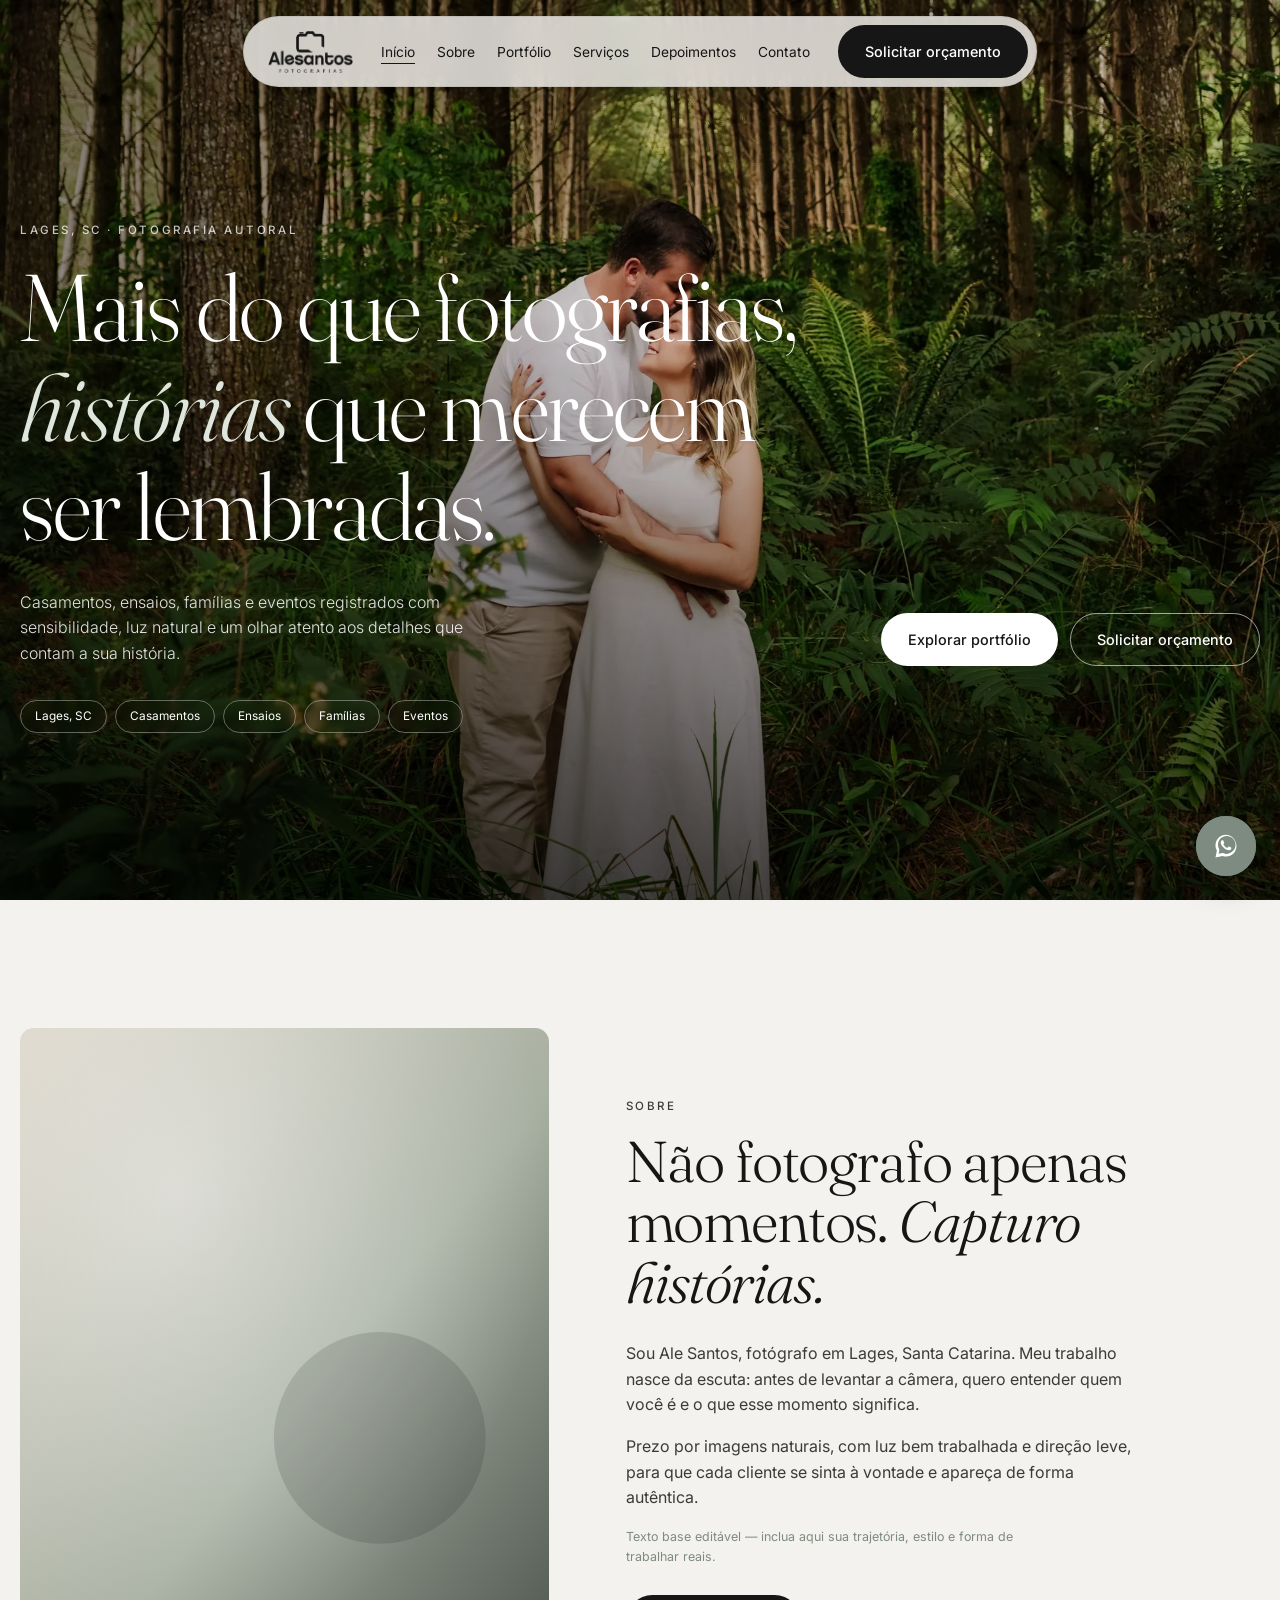
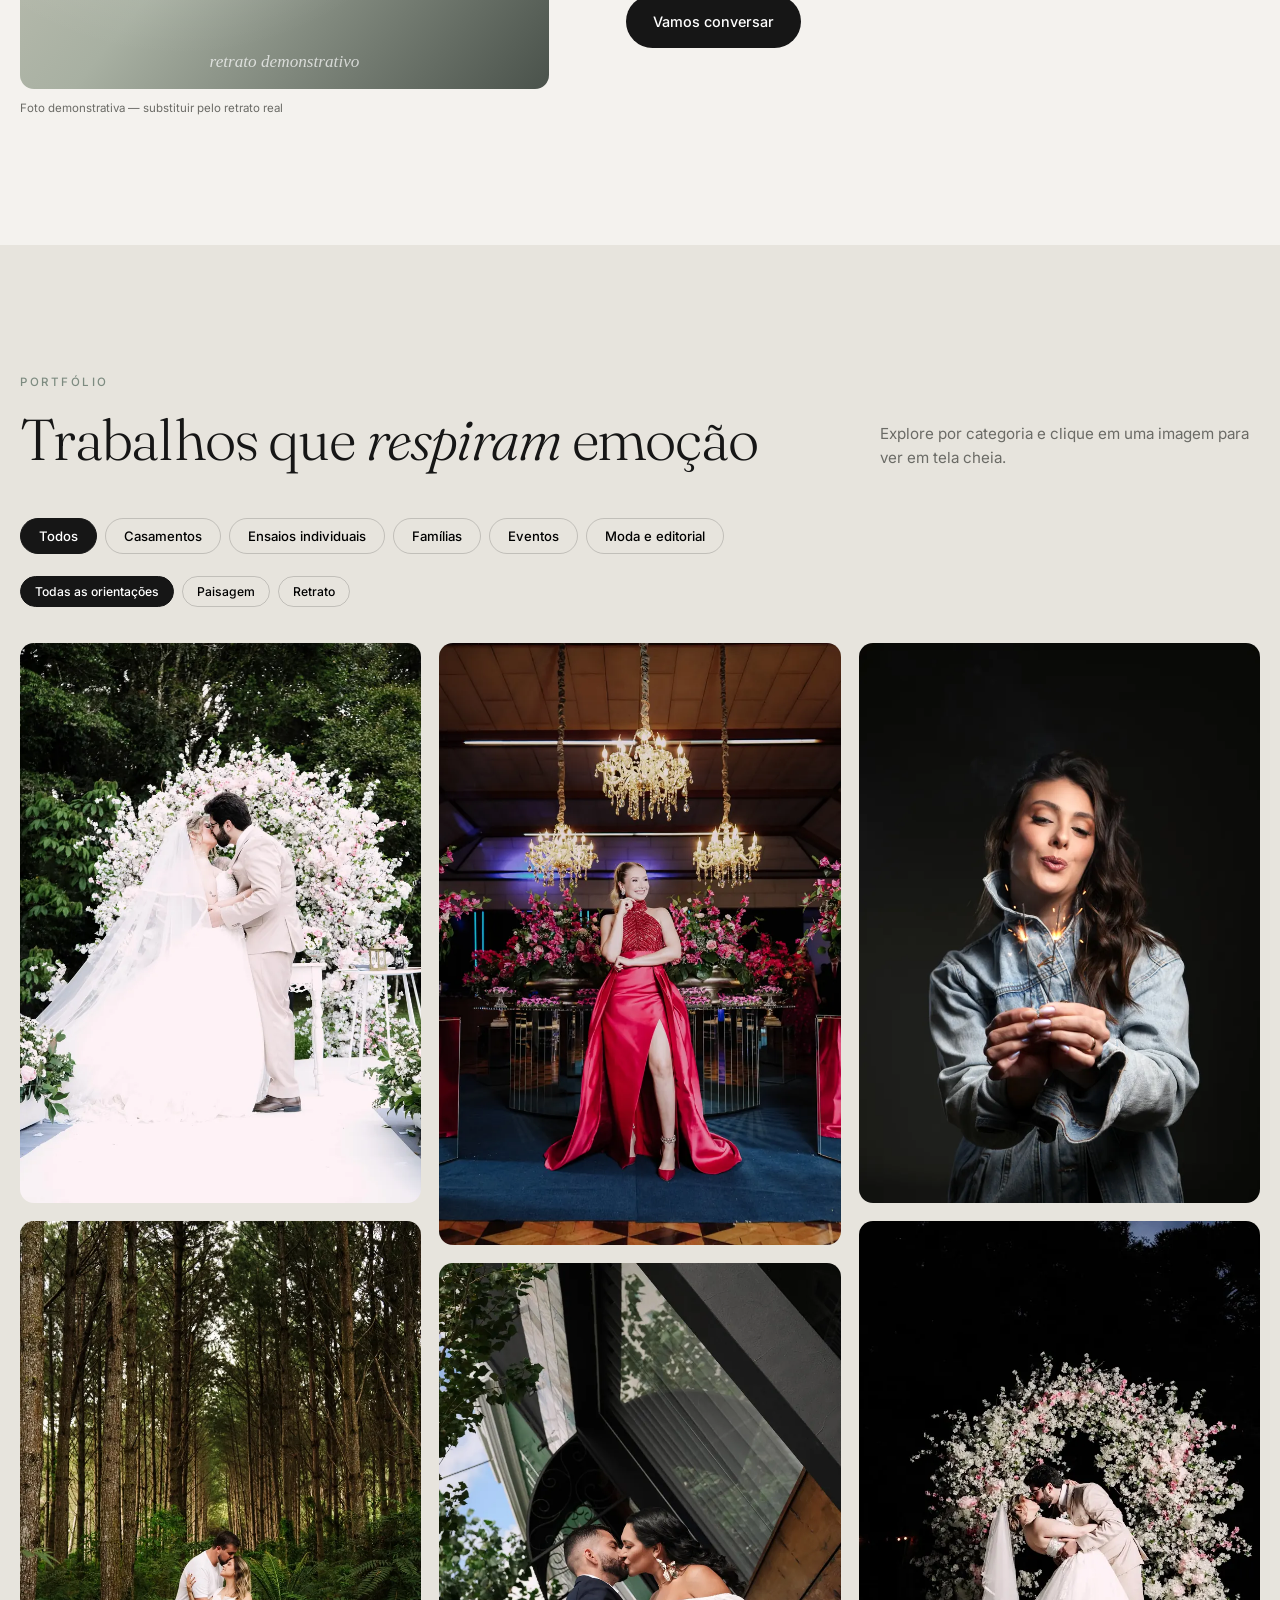
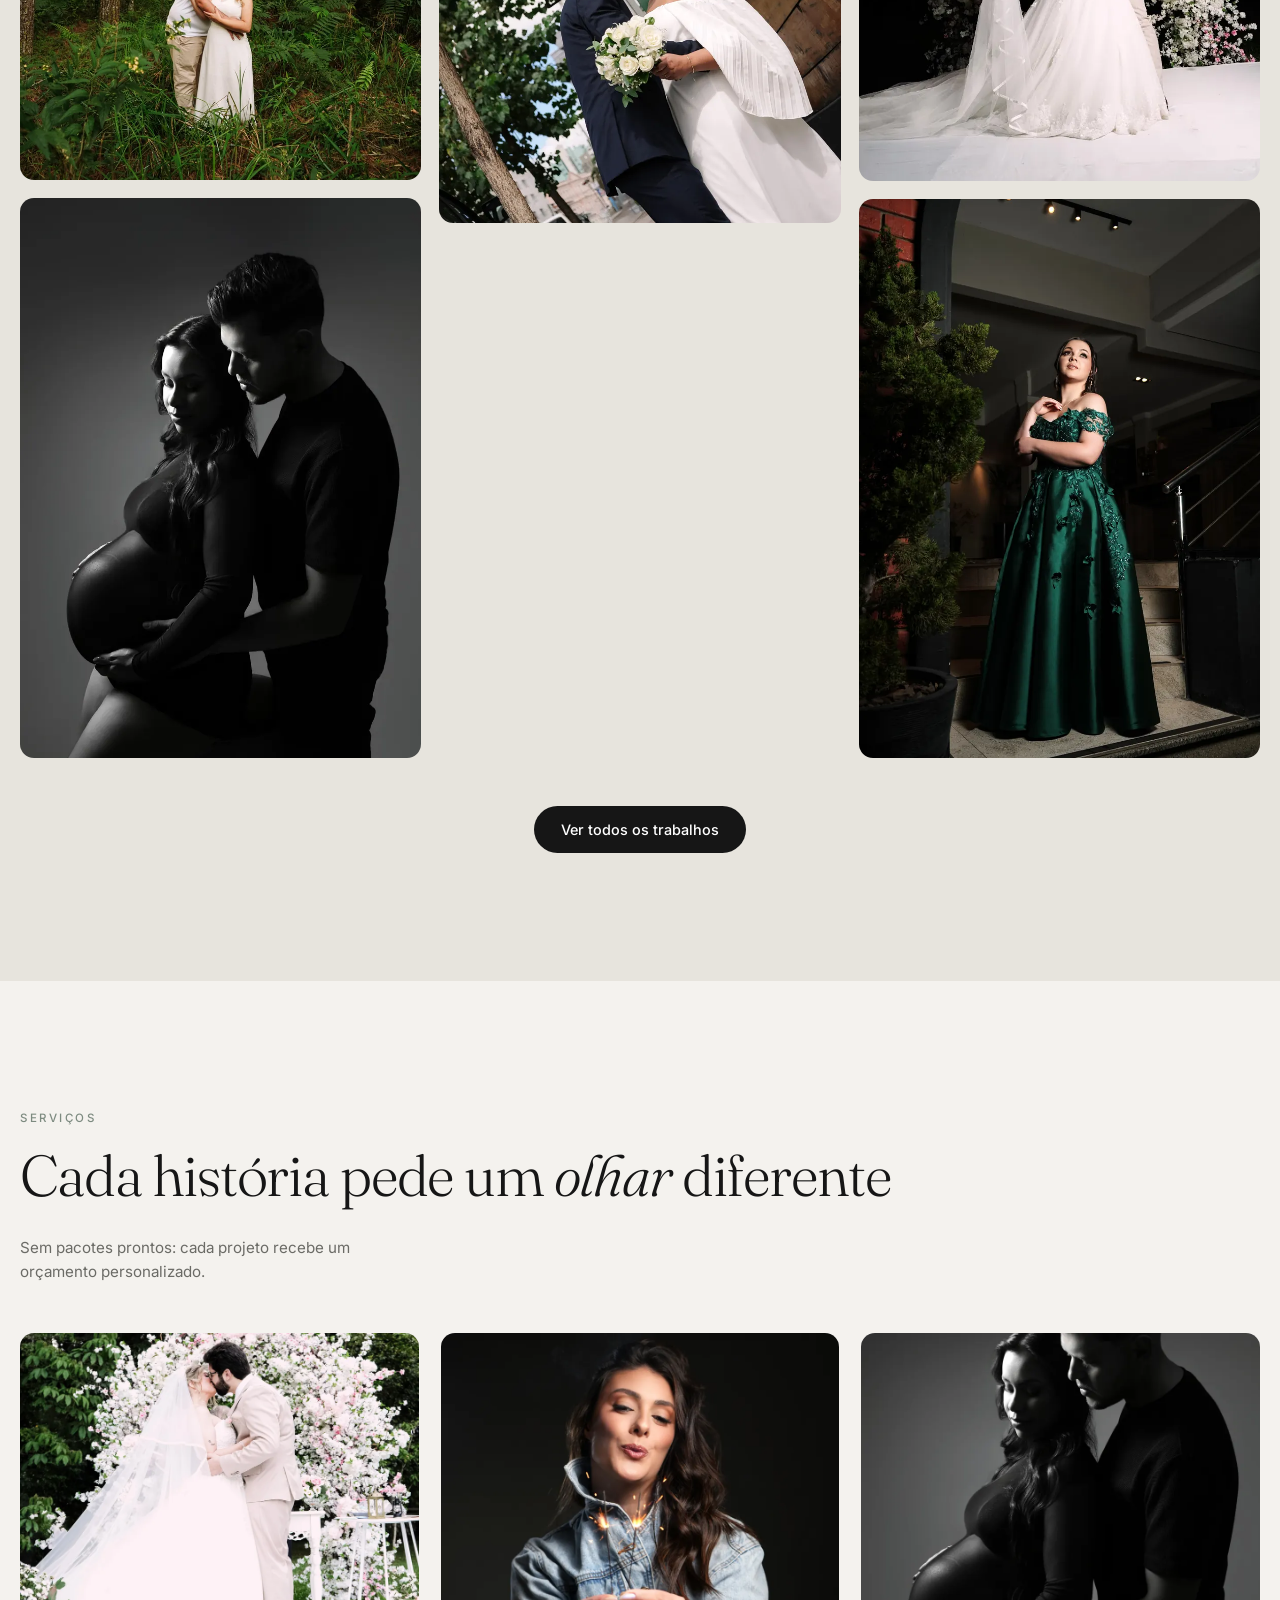
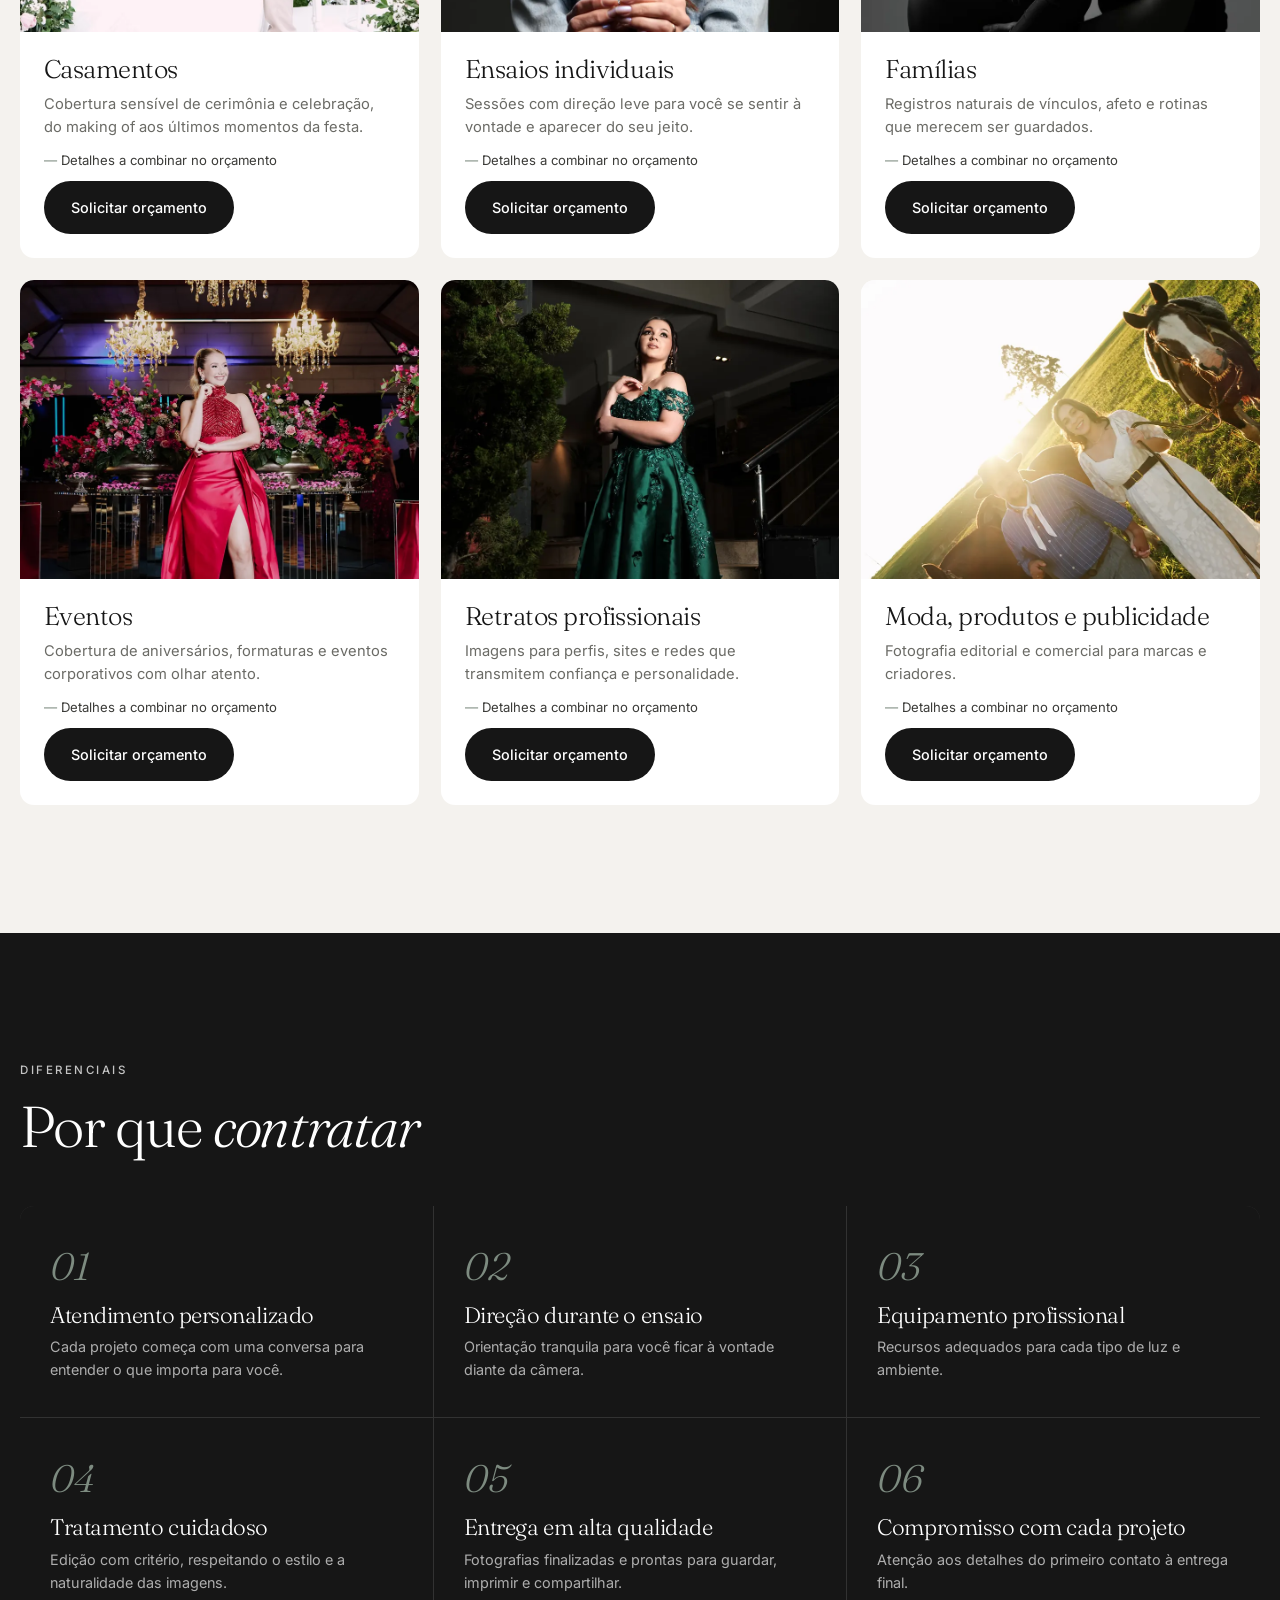
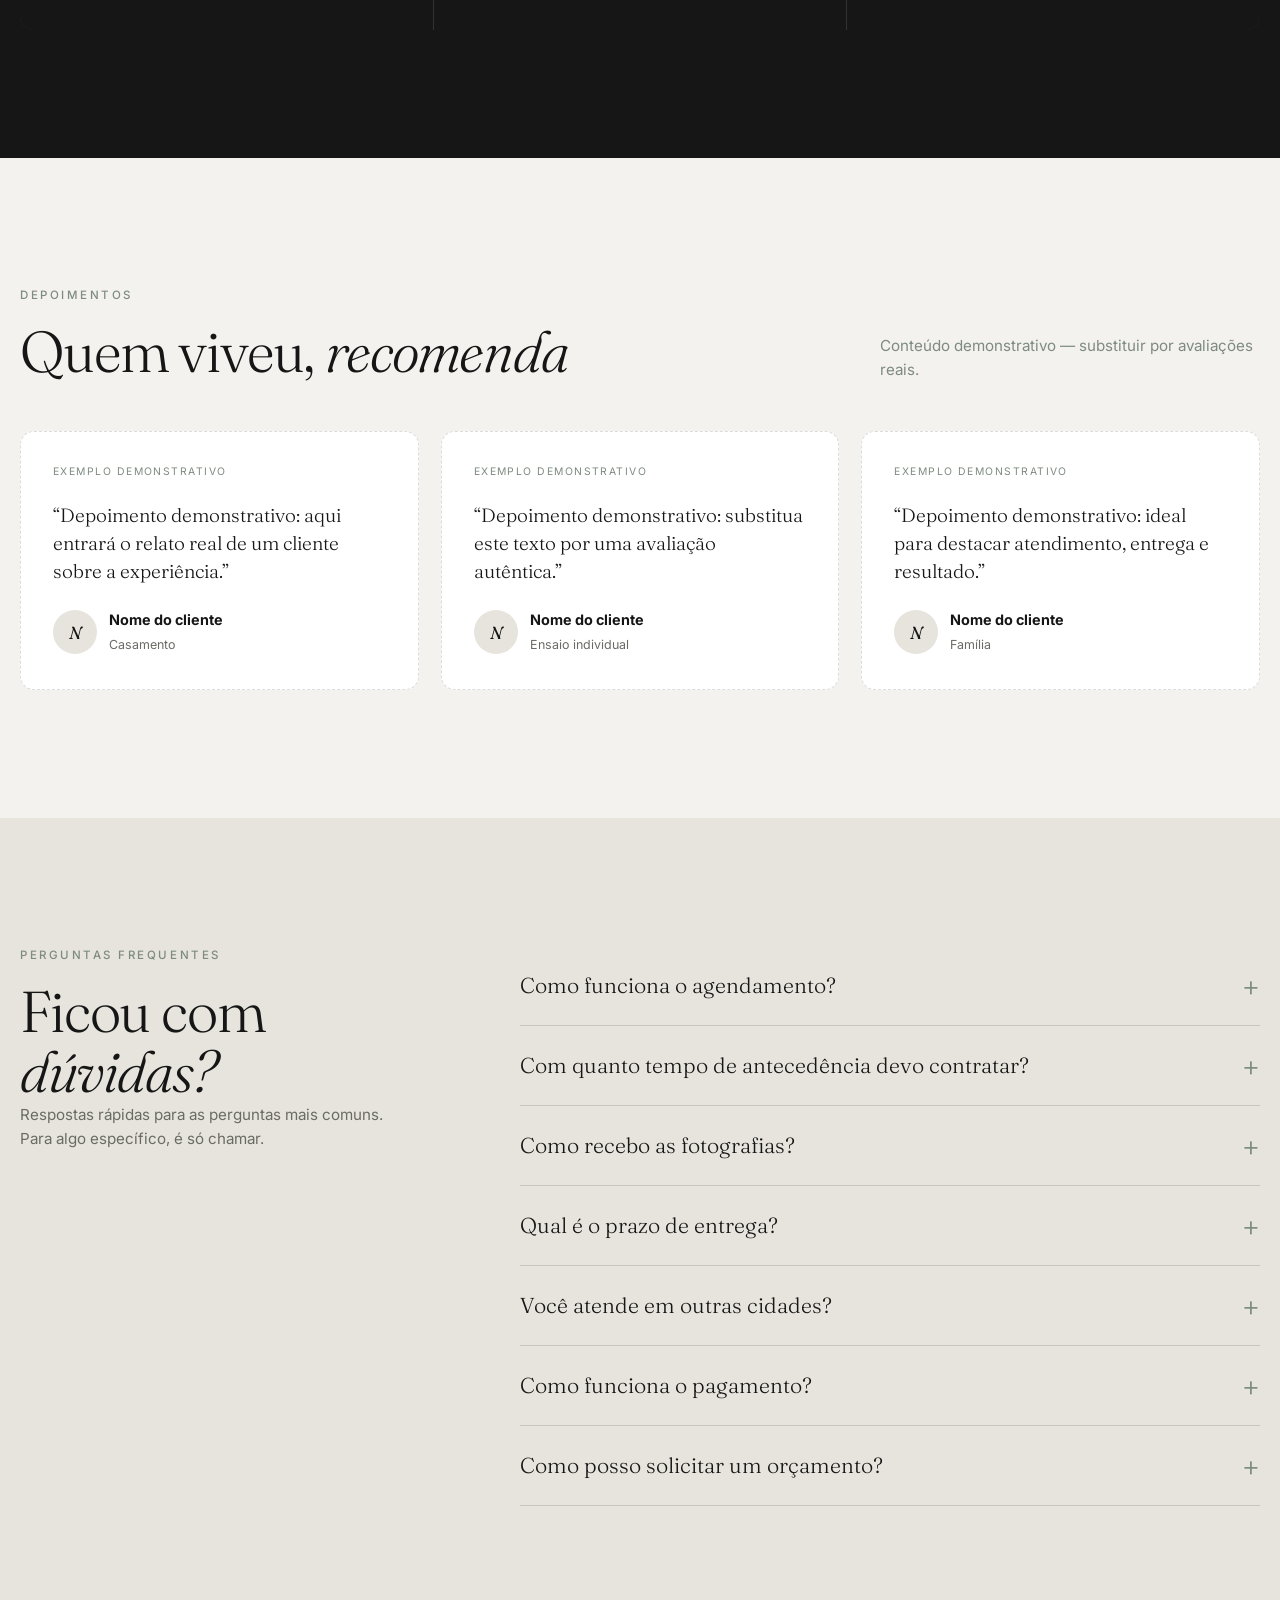
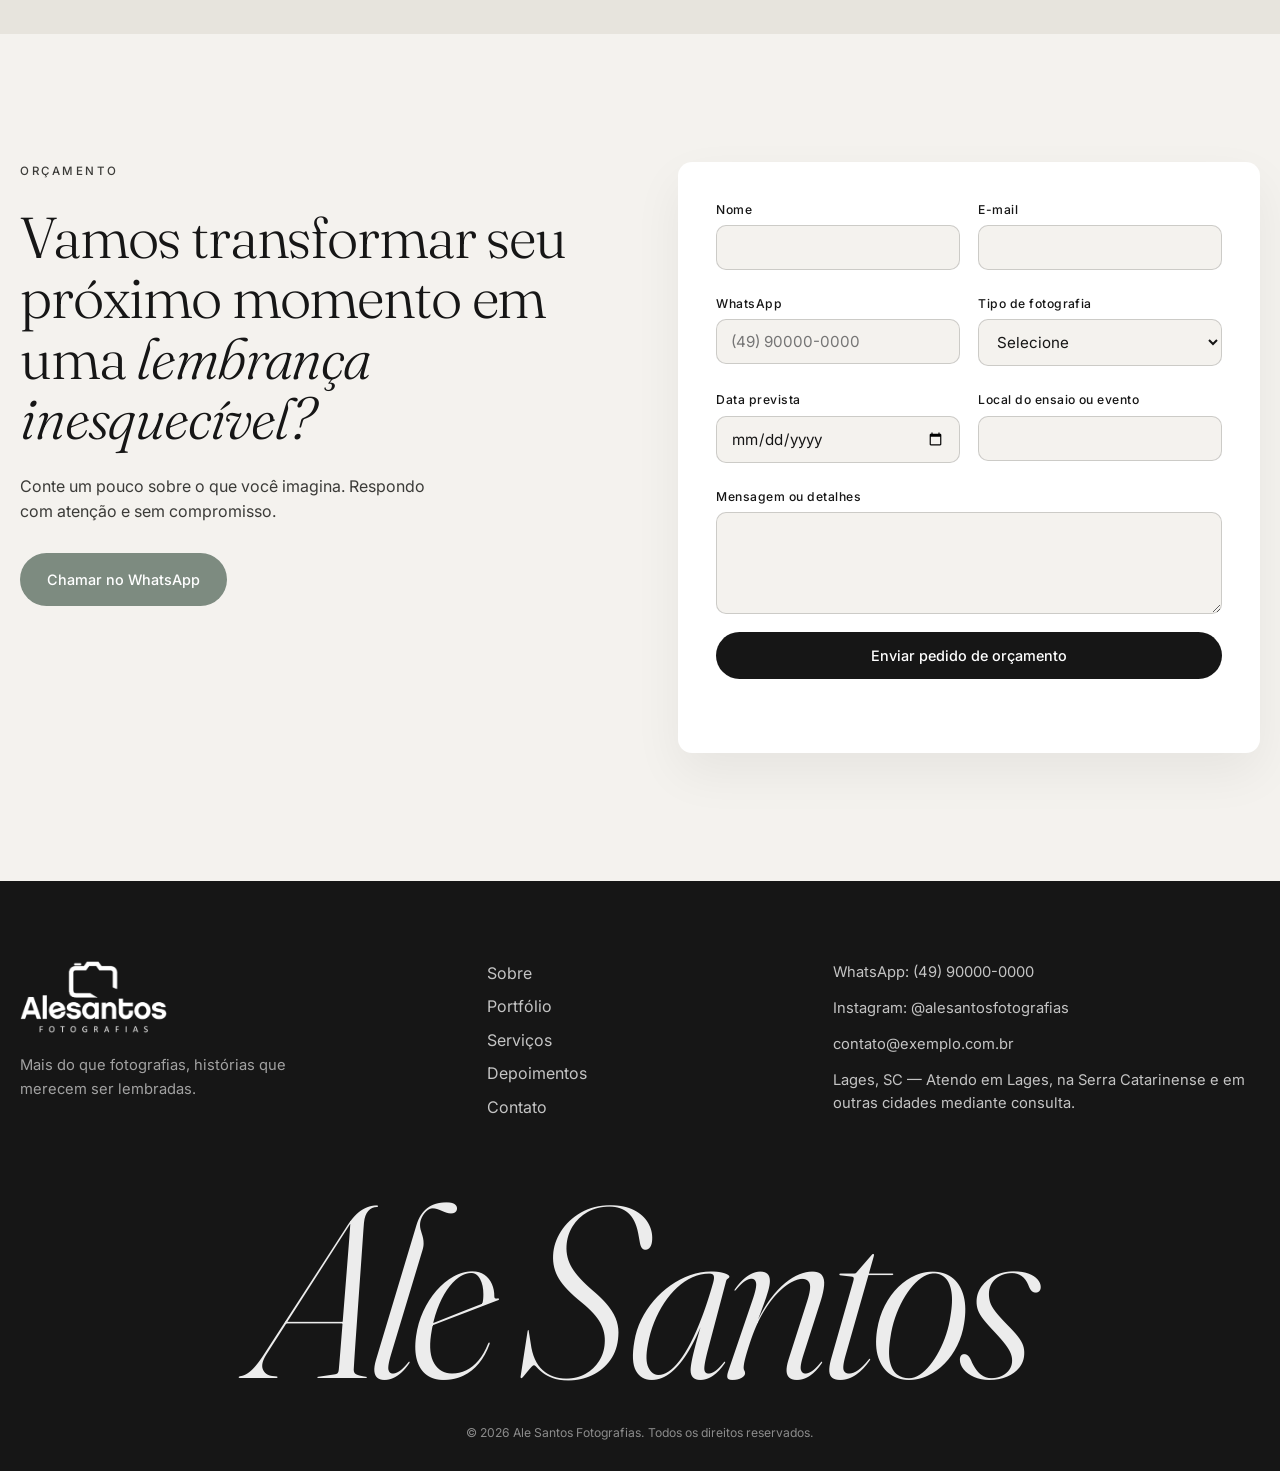
==== alesantos-fotografias (2)/index.html @ 10941a18 "Criação de site alesantos" ====
<!doctype html>
<html lang="pt-BR">
<head>
<meta charset="utf-8">
<meta name="viewport" content="width=device-width, initial-scale=1">
<title>Ale Santos Fotografias | Fotógrafo em Lages, SC</title>
<meta name="description" content="Ale Santos Fotografias: fotógrafo em Lages, SC. Casamentos, ensaios, famílias, eventos e retratos profissionais. Solicite seu orçamento pelo site ou WhatsApp.">
<link rel="canonical" href="https://www.exemplo.com.br/">
<meta name="theme-color" content="#f4f2ee">
<meta property="og:type" content="website">
<meta property="og:locale" content="pt_BR">
<meta property="og:title" content="Ale Santos Fotografias | Fotógrafo em Lages, SC">
<meta property="og:description" content="Mais do que fotografias, histórias que merecem ser lembradas. Casamentos, ensaios, famílias e eventos em Lages e região.">
<meta property="og:image" content="https://www.exemplo.com.br/img/og.jpg">
<meta name="twitter:card" content="summary_large_image">
<link rel="icon" href="data:image/svg+xml,%3Csvg xmlns='http://www.w3.org/2000/svg' viewBox='0 0 64 64'%3E%3Crect width='64' height='64' rx='14' fill='%23161616'/%3E%3Ctext x='32' y='43' font-size='32' text-anchor='middle' fill='%23f4f2ee' font-family='Georgia' font-style='italic'%3EAs%3C/text%3E%3C/svg%3E">
<link rel="preconnect" href="https://fonts.googleapis.com">
<link rel="preconnect" href="https://fonts.gstatic.com" crossorigin>
<link href="https://fonts.googleapis.com/css2?family=Fraunces:ital,opsz,wght@0,9..144,300;0,9..144,400;1,9..144,300;1,9..144,400&family=Inter:wght@300;400;500;600&display=swap" rel="stylesheet">
<link rel="stylesheet" href="css/style.css">
<script type="application/ld+json" id="ld-json"></script>
</head>
<body>
<a class="skip" href="#conteudo">Pular para o conteúdo</a>

<header class="nav-wrap">
  <nav class="nav" aria-label="Principal">
    <a href="#inicio" class="logo" data-brand-logo>Ale Santos</a>
    <ul class="nav-links" id="navLinks">
      <li><a href="#inicio">Início</a></li>
      <li><a href="#sobre">Sobre</a></li>
      <li><a href="#portfolio">Portfólio</a></li>
      <li><a href="#servicos">Serviços</a></li>
      <li><a href="#depoimentos">Depoimentos</a></li>
      <li><a href="#contato">Contato</a></li>
      <li class="only-mobile"><a class="btn btn-dark" href="#contato">Solicitar orçamento</a></li>
    </ul>
    <a class="btn btn-dark nav-cta" href="#contato">Solicitar orçamento</a>
    <button class="burger" id="burger" aria-label="Abrir menu" aria-expanded="false" aria-controls="navLinks"><span></span><span></span></button>
  </nav>
</header>

<main id="conteudo">
<section class="hero" id="inicio">
  <div class="hero-img" id="heroImg" role="img" aria-label="Fotografia de destaque do portfólio de Ale Santos"></div>
  <div class="hero-shade"></div>
  <div class="hero-inner">
    <p class="eyebrow light"><span data-city></span> · Fotografia autoral</p>
    <h1>Mais do que fotografias, <em>histórias</em> que merecem ser lembradas.</h1>
    <div class="hero-row">
      <p class="hero-text">Casamentos, ensaios, famílias e eventos registrados com sensibilidade, luz natural e um olhar atento aos detalhes que contam a sua história.</p>
      <div class="hero-actions">
        <a class="btn btn-light" href="#portfolio">Explorar portfólio</a>
        <a class="btn btn-ghost" href="#contato">Solicitar orçamento</a>
      </div>
    </div>
    <ul class="chips" aria-label="Especialidades e localização">
      <li data-region></li><li>Casamentos</li><li>Ensaios</li><li>Famílias</li><li>Eventos</li>
    </ul>
  </div>
</section>

<section class="about section" id="sobre">
  <div class="wrap about-grid">
    <figure class="about-photo reveal"><div id="aboutImg" role="img" aria-label="Retrato de Ale Santos, fotógrafo em Lages, SC"></div><figcaption>Foto demonstrativa — substituir pelo retrato real</figcaption></figure>
    <div class="about-text reveal">
      <p class="eyebrow">Sobre</p>
      <h2>Não fotografo apenas momentos. <em>Capturo histórias.</em></h2>
      <p>Sou Ale Santos, fotógrafo em Lages, Santa Catarina. Meu trabalho nasce da escuta: antes de levantar a câmera, quero entender quem você é e o que esse momento significa.</p>
      <p>Prezo por imagens naturais, com luz bem trabalhada e direção leve, para que cada cliente se sinta à vontade e apareça de forma autêntica.</p>
      <p class="note">Texto base editável — inclua aqui sua trajetória, estilo e forma de trabalhar reais.</p>
      <a class="btn btn-dark" href="#contato">Vamos conversar</a>
    </div>
  </div>
</section>

<section class="portfolio section dark-soft" id="portfolio">
  <div class="wrap">
    <div class="sec-head reveal">
      <div><p class="eyebrow">Portfólio</p><h2>Trabalhos que <em>respiram</em> emoção</h2></div>
      <p class="sec-sub">Explore por categoria e clique em uma imagem para ver em tela cheia.</p>
    </div>
    <div class="filters reveal" id="filters" role="tablist" aria-label="Filtrar por categoria"></div>
    <div class="filters filters-ori reveal" id="oriFilters" role="tablist" aria-label="Filtrar por orientação da imagem"></div>
    <div class="grid" id="grid"></div>
    <div class="center"><button class="btn btn-dark" id="moreBtn" type="button">Ver todos os trabalhos</button></div>
  </div>
</section>

<section class="services section" id="servicos">
  <div class="wrap">
    <div class="sec-head reveal">
      <div><p class="eyebrow">Serviços</p><h2>Cada história pede um <em>olhar</em> diferente</h2></div>
      <p class="sec-sub">Sem pacotes prontos: cada projeto recebe um orçamento personalizado.</p>
    </div>
    <div class="svc-grid" id="svcGrid"></div>
  </div>
</section>

<section class="diff section ink" id="diferenciais">
  <div class="wrap">
    <div class="sec-head reveal">
      <div><p class="eyebrow light">Diferenciais</p><h2>Por que <em>contratar</em></h2></div>
    </div>
    <div class="diff-grid" id="diffGrid"></div>
  </div>
</section>

<section class="testi section" id="depoimentos">
  <div class="wrap">
    <div class="sec-head reveal">
      <div><p class="eyebrow">Depoimentos</p><h2>Quem viveu, <em>recomenda</em></h2></div>
      <p class="sec-sub demo-note">Conteúdo demonstrativo — substituir por avaliações reais.</p>
    </div>
    <div class="testi-grid" id="testiGrid"></div>
  </div>
</section>

<section class="faq section dark-soft" id="faq">
  <div class="wrap faq-grid">
    <div class="reveal"><p class="eyebrow">Perguntas frequentes</p><h2>Ficou com <em>dúvidas?</em></h2><p class="sec-sub">Respostas rápidas para as perguntas mais comuns. Para algo específico, é só chamar.</p></div>
    <div class="acc" id="faqList"></div>
  </div>
</section>

<section class="cta section" id="contato">
  <div class="wrap cta-grid">
    <div class="cta-text reveal">
      <p class="eyebrow">Orçamento</p>
      <h2>Vamos transformar seu próximo momento em uma <em>lembrança inesquecível?</em></h2>
      <p>Conte um pouco sobre o que você imagina. Respondo com atenção e sem compromisso.</p>
      <a class="btn btn-wa" id="waBtn" href="#" target="_blank" rel="noopener">Chamar no WhatsApp</a>
    </div>
    <form class="form reveal" id="quoteForm" novalidate aria-label="Formulário de orçamento">
      <div class="field"><label for="f-nome">Nome</label><input id="f-nome" name="nome" autocomplete="name" required><small class="err" data-for="nome"></small></div>
      <div class="field"><label for="f-email">E-mail</label><input id="f-email" name="email" type="email" autocomplete="email" required><small class="err" data-for="email"></small></div>
      <div class="field"><label for="f-whats">WhatsApp</label><input id="f-whats" name="whats" type="tel" inputmode="tel" autocomplete="tel" placeholder="(49) 90000-0000" required><small class="err" data-for="whats"></small></div>
      <div class="field"><label for="f-tipo">Tipo de fotografia</label><select id="f-tipo" name="tipo" required><option value="">Selecione</option></select><small class="err" data-for="tipo"></small></div>
      <div class="field"><label for="f-data">Data prevista</label><input id="f-data" name="data" type="date"><small class="err" data-for="data"></small></div>
      <div class="field"><label for="f-local">Local do ensaio ou evento</label><input id="f-local" name="local" required><small class="err" data-for="local"></small></div>
      <div class="field full"><label for="f-msg">Mensagem ou detalhes</label><textarea id="f-msg" name="msg" rows="4"></textarea></div>
      <button class="btn btn-dark full" type="submit">Enviar pedido de orçamento</button>
      <p class="form-status full" id="formStatus" role="status" aria-live="polite"></p>
    </form>
  </div>
</section>
</main>

<footer class="footer">
  <div class="wrap">
    <div class="foot-top">
      <div><a href="#inicio" class="logo light" data-brand-logo>Ale Santos</a><p class="foot-tag" data-tagline></p></div>
      <nav aria-label="Rodapé"><ul>
        <li><a href="#sobre">Sobre</a></li><li><a href="#portfolio">Portfólio</a></li><li><a href="#servicos">Serviços</a></li><li><a href="#depoimentos">Depoimentos</a></li><li><a href="#contato">Contato</a></li>
      </ul></nav>
      <address>
        <a id="fWa" href="#" target="_blank" rel="noopener"></a>
        <a id="fIg" href="#" target="_blank" rel="noopener"></a>
        <a id="fMail" href="#"></a>
        <span id="fLoc"></span>
      </address>
    </div>
    <p class="giant" aria-hidden="true" data-brand-giant>Ale Santos</p>
    <p class="copy">© <span id="year"></span> <span data-brand-full></span>. Todos os direitos reservados.</p>
  </div>
</footer>

<a class="wa-float" id="waFloat" href="#" target="_blank" rel="noopener" aria-label="Chamar no WhatsApp" title="Chamar no WhatsApp">
  <svg viewBox="0 0 32 32" width="28" height="28" aria-hidden="true" fill="currentColor"><path d="M16.04 3C9.4 3 4 8.4 4 15.03c0 2.12.55 4.19 1.6 6.01L4 29l8.14-1.56a12.03 12.03 0 0 0 3.9.65h.01C22.7 28.09 28 22.7 28 16.07 28 9.4 22.69 3 16.04 3zm0 22.07h-.01c-1.2 0-2.38-.32-3.4-.93l-.24-.15-4.83.93.98-4.7-.16-.25a9.99 9.99 0 0 1-1.54-5.3c0-5.53 4.5-10.03 10.04-10.03 5.53 0 10.03 4.5 10.03 10.04 0 5.53-4.5 10.4-10.87 10.4zm5.5-7.51c-.3-.15-1.78-.88-2.06-.98-.28-.1-.48-.15-.68.15-.2.3-.78.98-.95 1.18-.18.2-.35.22-.65.07-.3-.15-1.28-.47-2.43-1.5-.9-.8-1.5-1.79-1.68-2.09-.18-.3-.02-.46.13-.61.14-.13.3-.35.45-.52.15-.18.2-.3.3-.5.1-.2.05-.38-.02-.53-.08-.15-.68-1.64-.93-2.25-.25-.58-.5-.5-.68-.51h-.58c-.2 0-.53.08-.8.38-.28.3-1.05 1.03-1.05 2.5s1.08 2.9 1.23 3.1c.15.2 2.12 3.23 5.13 4.53.72.31 1.28.5 1.71.64.72.23 1.37.2 1.89.12.58-.09 1.78-.73 2.03-1.43.25-.7.25-1.3.18-1.43-.08-.13-.28-.2-.58-.35z"/></svg>
</a>

<div class="lb" id="lb" hidden role="dialog" aria-modal="true" aria-label="Galeria ampliada">
  <button class="lb-close" id="lbClose" aria-label="Fechar">×</button>
  <button class="lb-full" id="lbFull" aria-label="Tela cheia" title="Tela cheia">⤢</button>
  <button class="lb-nav prev" id="lbPrev" aria-label="Foto anterior">‹</button>
  <figure><img id="lbImg" alt=""><figcaption id="lbCap"></figcaption></figure>
  <button class="lb-nav next" id="lbNext" aria-label="Próxima foto">›</button>
</div>

<script src="js/config.js"></script>
<script src="js/main.js"></script>
</body>
</html>
---- alesantos-fotografias (2)/css/style.css ----
:root{--bg:#f4f2ee;--ink:#161616;--sage:#7d8b80;--soft:#e7e4dd;--muted:#6b6b66;--r:14px;--serif:"Fraunces",Georgia,serif;--sans:"Inter",system-ui,sans-serif;--ease:cubic-bezier(.2,.7,.2,1)}
*{box-sizing:border-box;margin:0;padding:0}
html{scroll-behavior:smooth;scroll-padding-top:90px}
body{font-family:var(--sans);background:var(--bg);color:var(--ink);line-height:1.6;-webkit-font-smoothing:antialiased;overflow-x:hidden}
img{max-width:100%;display:block}
a{color:inherit;text-decoration:none}
ul{list-style:none}
em{font-family:var(--serif);font-style:italic;font-weight:300}
h1,h2,h3{font-family:var(--serif);font-weight:300;line-height:1.05;letter-spacing:-.02em}
h2{font-size:clamp(2rem,4.6vw,3.6rem)}
.wrap{width:min(1240px,100% - 40px);margin-inline:auto}
.section{padding:clamp(70px,10vw,140px) 0}
.skip{position:absolute;left:-999px;top:8px;background:var(--ink);color:#fff;padding:8px 14px;border-radius:8px;z-index:200}
.skip:focus{left:8px}
:focus-visible{outline:2px solid var(--sage);outline-offset:3px}
.eyebrow{font-size:.72rem;letter-spacing:.22em;text-transform:uppercase;color:var(--sage);margin-bottom:18px;font-weight:500}
.eyebrow.light{color:rgba(255,255,255,.75)}
.center{text-align:center;margin-top:48px}

/* buttons */
.btn{display:inline-flex;align-items:center;justify-content:center;gap:8px;padding:14px 26px;border-radius:999px;font-size:.9rem;font-weight:500;border:1px solid transparent;cursor:pointer;font-family:var(--sans);transition:transform .3s var(--ease),background .3s,color .3s,border-color .3s}
.btn:hover{transform:translateY(-2px)}
.btn:active{transform:translateY(0) scale(.98)}
.btn-dark{background:var(--ink);color:#fff}.btn-dark:hover{background:#2c2f2c}
.btn-light{background:#fff;color:var(--ink)}.btn-light:hover{background:var(--soft)}
.btn-ghost{border-color:rgba(255,255,255,.6);color:#fff;backdrop-filter:blur(6px)}.btn-ghost:hover{background:rgba(255,255,255,.15)}
.btn-wa{background:var(--sage);color:#fff}.btn-wa:hover{background:#6a786d}

/* nav */
.nav-wrap{position:fixed;top:16px;left:0;right:0;z-index:100;display:flex;justify-content:center;padding:0 16px;pointer-events:none}
.nav{pointer-events:auto;display:flex;align-items:center;gap:28px;padding:8px 8px 8px 24px;background:rgba(244,242,238,.82);backdrop-filter:blur(14px);border:1px solid rgba(22,22,22,.08);border-radius:999px;box-shadow:0 8px 30px rgba(0,0,0,.08)}
.logo{font-family:var(--serif);font-style:italic;font-size:1.3rem;white-space:nowrap}
.logo.light{color:#fff}
.logo.has-img{display:inline-flex;align-items:center}
.logo img{height:42px;width:auto}
.logo.light img{height:72px}
.nav-links{display:flex;gap:22px;font-size:.86rem}
.nav-links a:not(.btn){position:relative;padding:4px 0}
.nav-links a:not(.btn)::after{content:"";position:absolute;left:0;bottom:0;height:1px;width:100%;background:currentColor;transform:scaleX(0);transform-origin:left;transition:transform .3s var(--ease)}
.nav-links a:not(.btn):hover::after,.nav-links a.active::after{transform:scaleX(1)}
.only-mobile{display:none}
.burger{display:none;width:42px;height:42px;border-radius:50%;border:0;background:var(--ink);cursor:pointer;position:relative}
.burger span{position:absolute;left:12px;right:12px;height:1.5px;background:#fff;transition:.3s}
.burger span:first-child{top:17px}.burger span:last-child{top:24px}
.burger[aria-expanded=true] span:first-child{top:20px;transform:rotate(45deg)}
.burger[aria-expanded=true] span:last-child{top:20px;transform:rotate(-45deg)}

/* hero */
.hero{position:relative;min-height:100svh;display:flex;align-items:center;color:#fff;overflow:hidden}
.hero-img{position:absolute;inset:0;background-size:cover;background-position:center;transform:scale(1.06);animation:zoom 14s var(--ease) forwards}
@keyframes zoom{to{transform:scale(1)}}
.hero-shade{position:absolute;inset:0;background:linear-gradient(90deg,rgba(0,0,0,.4),rgba(0,0,0,0) 62%),linear-gradient(180deg,rgba(0,0,0,.25),rgba(0,0,0,.1) 35%,rgba(0,0,0,.7))}
.hero-inner{position:relative;width:min(1240px,100% - 40px);margin:0 auto;padding:110px 0 56px}
.hero h1{font-size:clamp(2.4rem,7.4vw,6.4rem);max-width:15ch;margin-bottom:34px}
.hero h1 em{color:#dfe6dd}
.hero-row{display:flex;justify-content:space-between;align-items:flex-end;gap:32px;flex-wrap:wrap}
.hero-text{max-width:46ch;color:rgba(255,255,255,.88);font-weight:300}
.hero-actions{display:flex;gap:12px;flex-wrap:wrap}
.chips{display:flex;gap:8px;flex-wrap:wrap;margin-top:34px}
.chips li{font-size:.74rem;padding:6px 14px;border:1px solid rgba(255,255,255,.35);border-radius:999px;backdrop-filter:blur(6px)}
.hero-inner>*{animation:up 1s var(--ease) both}
.hero-inner>*:nth-child(2){animation-delay:.1s}.hero-inner>*:nth-child(3){animation-delay:.2s}.hero-inner>*:nth-child(4){animation-delay:.3s}
@keyframes up{from{opacity:0;transform:translateY(24px)}}

/* about */
.about-grid{display:grid;grid-template-columns:5fr 6fr;gap:clamp(30px,6vw,100px);align-items:center}
.about-photo div{aspect-ratio:4/5;border-radius:var(--r);background-size:cover;background-position:center}
.about-photo figcaption{font-size:.72rem;color:var(--muted);margin-top:10px}
.about-text h2{margin-bottom:28px}
.about-text p{color:#3b3b38;margin-bottom:16px;max-width:52ch}
.about-text .note{font-size:.78rem;color:var(--sage);margin-bottom:28px}

/* section head */
.sec-head{display:flex;justify-content:space-between;align-items:flex-end;gap:30px;flex-wrap:wrap;margin-bottom:48px}
.sec-sub{max-width:38ch;color:var(--muted);font-size:.95rem}
.dark-soft{background:var(--soft)}
.ink{background:var(--ink);color:#fff}

/* portfolio */
.filters{display:flex;gap:8px;flex-wrap:wrap;margin-bottom:36px}
.filters button{border:1px solid rgba(22,22,22,.18);background:transparent;padding:9px 18px;border-radius:999px;font:500 .82rem var(--sans);cursor:pointer;transition:.3s var(--ease)}
.filters button:hover{border-color:var(--ink)}
.filters button[aria-selected=true]{background:var(--ink);color:#fff;border-color:var(--ink)}
.grid{columns:3;column-gap:18px}
.card{break-inside:avoid;margin-bottom:18px;position:relative;border-radius:var(--r);overflow:hidden;cursor:pointer;display:block;width:100%;border:0;background:var(--soft);padding:0;text-align:left;animation:pop .6s var(--ease) both}
@keyframes pop{from{opacity:0;transform:translateY(20px)}}
.card img{width:100%;transition:transform .9s var(--ease)}
.card:hover img{transform:scale(1.05)}
.card .cap{position:absolute;inset:auto 0 0 0;padding:44px 18px 16px;color:#fff;background:linear-gradient(transparent,rgba(0,0,0,.65));opacity:0;transform:translateY(10px);transition:.4s var(--ease)}
.card:hover .cap,.card:focus-visible .cap{opacity:1;transform:none}
.cap b{display:block;font:300 1.2rem var(--serif)}.cap span{font-size:.74rem;opacity:.8}

/* services */
.svc-grid{display:grid;grid-template-columns:repeat(3,1fr);gap:22px}
.svc{background:#fff;border-radius:var(--r);overflow:hidden;display:flex;flex-direction:column;transition:transform .4s var(--ease),box-shadow .4s}
.svc:hover{transform:translateY(-6px);box-shadow:0 20px 40px rgba(0,0,0,.08)}
.svc img{aspect-ratio:4/3;width:100%;object-fit:cover}
.svc-body{padding:24px;display:flex;flex-direction:column;gap:10px;flex:1}
.svc h3{font-size:1.6rem}
.svc p{color:var(--muted);font-size:.92rem}
.svc ul{font-size:.82rem;color:#3b3b38}
.svc li::before{content:"— ";color:var(--sage)}
.svc .btn{margin-top:auto;align-self:flex-start}

/* diff */
.diff-grid{display:grid;grid-template-columns:repeat(3,1fr);gap:1px;background:rgba(255,255,255,.12);border-radius:var(--r);overflow:hidden}
.diff-item{background:var(--ink);padding:36px 30px;transition:background .4s}
.diff-item:hover{background:#1f221f}
.diff-item .n{font:italic 300 2.4rem var(--serif);color:var(--sage)}
.diff-item h3{font-size:1.4rem;margin:14px 0 8px}
.diff-item p{color:rgba(255,255,255,.65);font-size:.9rem}

/* testimonials */
.demo-note{color:var(--sage)}
.testi-grid{display:grid;grid-template-columns:repeat(3,1fr);gap:22px}
.t-card{background:#fff;border-radius:var(--r);padding:32px;display:flex;flex-direction:column;gap:22px;border:1px dashed rgba(22,22,22,.15)}
.t-card blockquote{font:300 1.2rem/1.45 var(--serif)}
.t-meta{display:flex;align-items:center;gap:12px;margin-top:auto}
.avatar{width:44px;height:44px;border-radius:50%;background:var(--soft);display:grid;place-items:center;font:italic 1.1rem var(--serif)}
.t-meta b{display:block;font-size:.9rem}.t-meta span{font-size:.78rem;color:var(--muted)}
.badge{font-size:.65rem;letter-spacing:.14em;text-transform:uppercase;color:var(--sage)}

/* faq */
.faq-grid{display:grid;grid-template-columns:4fr 7fr;gap:clamp(30px,6vw,90px)}
.acc details{border-bottom:1px solid rgba(22,22,22,.15)}
.acc summary{list-style:none;cursor:pointer;padding:22px 0;font:300 1.35rem var(--serif);display:flex;justify-content:space-between;gap:20px;align-items:center}
.acc summary::-webkit-details-marker{display:none}
.acc summary::after{content:"+";font:300 1.8rem var(--sans);transition:transform .35s var(--ease);color:var(--sage)}
.acc details[open] summary::after{transform:rotate(45deg)}
.acc .ans{padding:0 0 24px;color:#3b3b38;max-width:60ch;animation:fade .5s var(--ease)}
@keyframes fade{from{opacity:0;transform:translateY(-6px)}}

/* cta + form */
.cta-grid{display:grid;grid-template-columns:1fr 1fr;gap:clamp(30px,6vw,90px);align-items:start}
.cta-text h2{margin-bottom:24px}
.cta-text p{color:#3b3b38;margin-bottom:28px;max-width:44ch}
.form{background:#fff;border-radius:var(--r);padding:clamp(22px,3vw,38px);display:grid;grid-template-columns:1fr 1fr;gap:18px;box-shadow:0 20px 50px rgba(0,0,0,.06)}
.field{display:flex;flex-direction:column;gap:6px}
.field.full,.full{grid-column:1/-1}
label{font-size:.76rem;font-weight:500;letter-spacing:.04em}
input,select,textarea{font:400 .95rem var(--sans);padding:12px 14px;border:1px solid rgba(22,22,22,.18);border-radius:10px;background:var(--bg);color:var(--ink);width:100%;transition:border-color .25s,box-shadow .25s}
input:focus,select:focus,textarea:focus{outline:0;border-color:var(--sage);box-shadow:0 0 0 3px rgba(125,139,128,.25)}
.field.invalid input,.field.invalid select{border-color:#b3412f}
.err{color:#b3412f;font-size:.75rem;min-height:0}
.form-status{font-size:.9rem;min-height:1.2em}
.form-status.ok{color:#3d6b4a}.form-status.bad{color:#b3412f}

/* footer */
.footer{background:var(--ink);color:#fff;padding:80px 0 28px;overflow:hidden}
.foot-top{display:grid;grid-template-columns:1.4fr 1fr 1.4fr;gap:40px}
.foot-tag{color:rgba(255,255,255,.6);margin-top:14px;max-width:30ch;font-size:.92rem}
.footer ul{display:grid;gap:8px}
.footer a:not(.logo){color:rgba(255,255,255,.75);transition:color .25s}
.footer a:not(.logo):hover{color:#fff}
address{font-style:normal;display:grid;gap:8px;color:rgba(255,255,255,.75);font-size:.92rem}
.giant{font:italic 300 clamp(4rem,19vw,18rem)/.9 var(--serif);letter-spacing:-.04em;margin:60px 0 24px;color:rgba(255,255,255,.92);white-space:nowrap;text-align:center}
.copy{font-size:.76rem;color:rgba(255,255,255,.5);text-align:center}

/* lightbox */
.lb{position:fixed;inset:0;background:rgba(10,10,10,.94);z-index:300;display:flex;align-items:center;justify-content:center;animation:fade .3s}
.lb[hidden]{display:none}
.lb figure{width:100%;height:100%;padding:16px 72px;display:flex;flex-direction:column;align-items:center;justify-content:center;gap:12px}
.lb img{flex:1;min-height:0;max-height:calc(100% - 40px);max-width:100%;width:auto;border-radius:8px;object-fit:contain}
.lb figcaption{color:#fff;text-align:center;font-size:.9rem}
.lb-full{top:20px;right:80px}
.filters-ori{margin-top:-14px}
.filters-ori button{font-size:.76rem;padding:7px 14px}
.empty{column-span:all;color:var(--muted);padding:40px 0;text-align:center}
.lb button{position:absolute;background:rgba(255,255,255,.1);color:#fff;border:0;border-radius:50%;width:48px;height:48px;font-size:1.8rem;cursor:pointer;transition:background .25s}
.lb button:hover{background:rgba(255,255,255,.25)}
.lb-close{top:20px;right:20px}.lb-nav.prev{left:20px}.lb-nav.next{right:20px}

/* botão flutuante WhatsApp */
.wa-float{position:fixed;right:24px;bottom:24px;z-index:90;width:60px;height:60px;border-radius:50%;background:var(--sage);color:#fff;display:grid;place-items:center;box-shadow:0 10px 30px rgba(0,0,0,.25);transition:transform .3s var(--ease),background .3s}
.wa-float:hover{transform:translateY(-3px) scale(1.06);background:#6a786d}
.wa-float::after{content:"";position:absolute;inset:0;border-radius:50%;border:2px solid var(--sage);animation:ring 2.8s var(--ease) infinite;pointer-events:none}
@keyframes ring{0%{transform:scale(1);opacity:.7}100%{transform:scale(1.5);opacity:0}}
@media(max-width:600px){.wa-float{right:16px;bottom:16px;width:54px;height:54px}}

/* reveal */
.reveal{opacity:0;transform:translateY(28px);transition:opacity .9s var(--ease),transform .9s var(--ease)}
.reveal.in{opacity:1;transform:none}

/* responsive */
@media(max-width:980px){
  .grid{columns:2}.svc-grid,.testi-grid,.diff-grid{grid-template-columns:1fr 1fr}
  .about-grid,.faq-grid,.cta-grid{grid-template-columns:1fr}
  .foot-top{grid-template-columns:1fr 1fr}
}
@media(max-width:820px){
  .burger{display:block}.nav-cta{display:none}.nav{gap:16px;justify-content:space-between;width:100%;max-width:420px}
  .nav-links{position:absolute;top:calc(100% + 10px);left:16px;right:16px;flex-direction:column;gap:0;background:var(--bg);border-radius:var(--r);padding:12px 24px 20px;box-shadow:0 20px 40px rgba(0,0,0,.15);opacity:0;visibility:hidden;transform:translateY(-8px);transition:.3s var(--ease);pointer-events:auto}
  .nav-links.open{opacity:1;visibility:visible;transform:none}
  .nav-links li{border-bottom:1px solid rgba(22,22,22,.08);padding:12px 0}
  .nav-links li.only-mobile{display:block;border:0;padding-top:16px}
  .nav-wrap{padding:0}.nav{margin:0 16px}
}
@media(max-width:600px){
  .grid{columns:1}.svc-grid,.testi-grid,.diff-grid,.foot-top{grid-template-columns:1fr}
  .form{grid-template-columns:1fr}.hero-actions .btn{flex:1}
  .hero{align-items:flex-end}.hero-inner{padding-bottom:88px}.chips{display:none}
  .lb figure{padding:64px 8px 16px}.lb-full{display:none}
  .lb-nav.prev{left:8px}.lb-nav.next{right:8px}.lb button{width:42px;height:42px}
}
@media(prefers-reduced-motion:reduce){*{animation:none!important;transition:none!important}.reveal{opacity:1;transform:none}html{scroll-behavior:auto}}
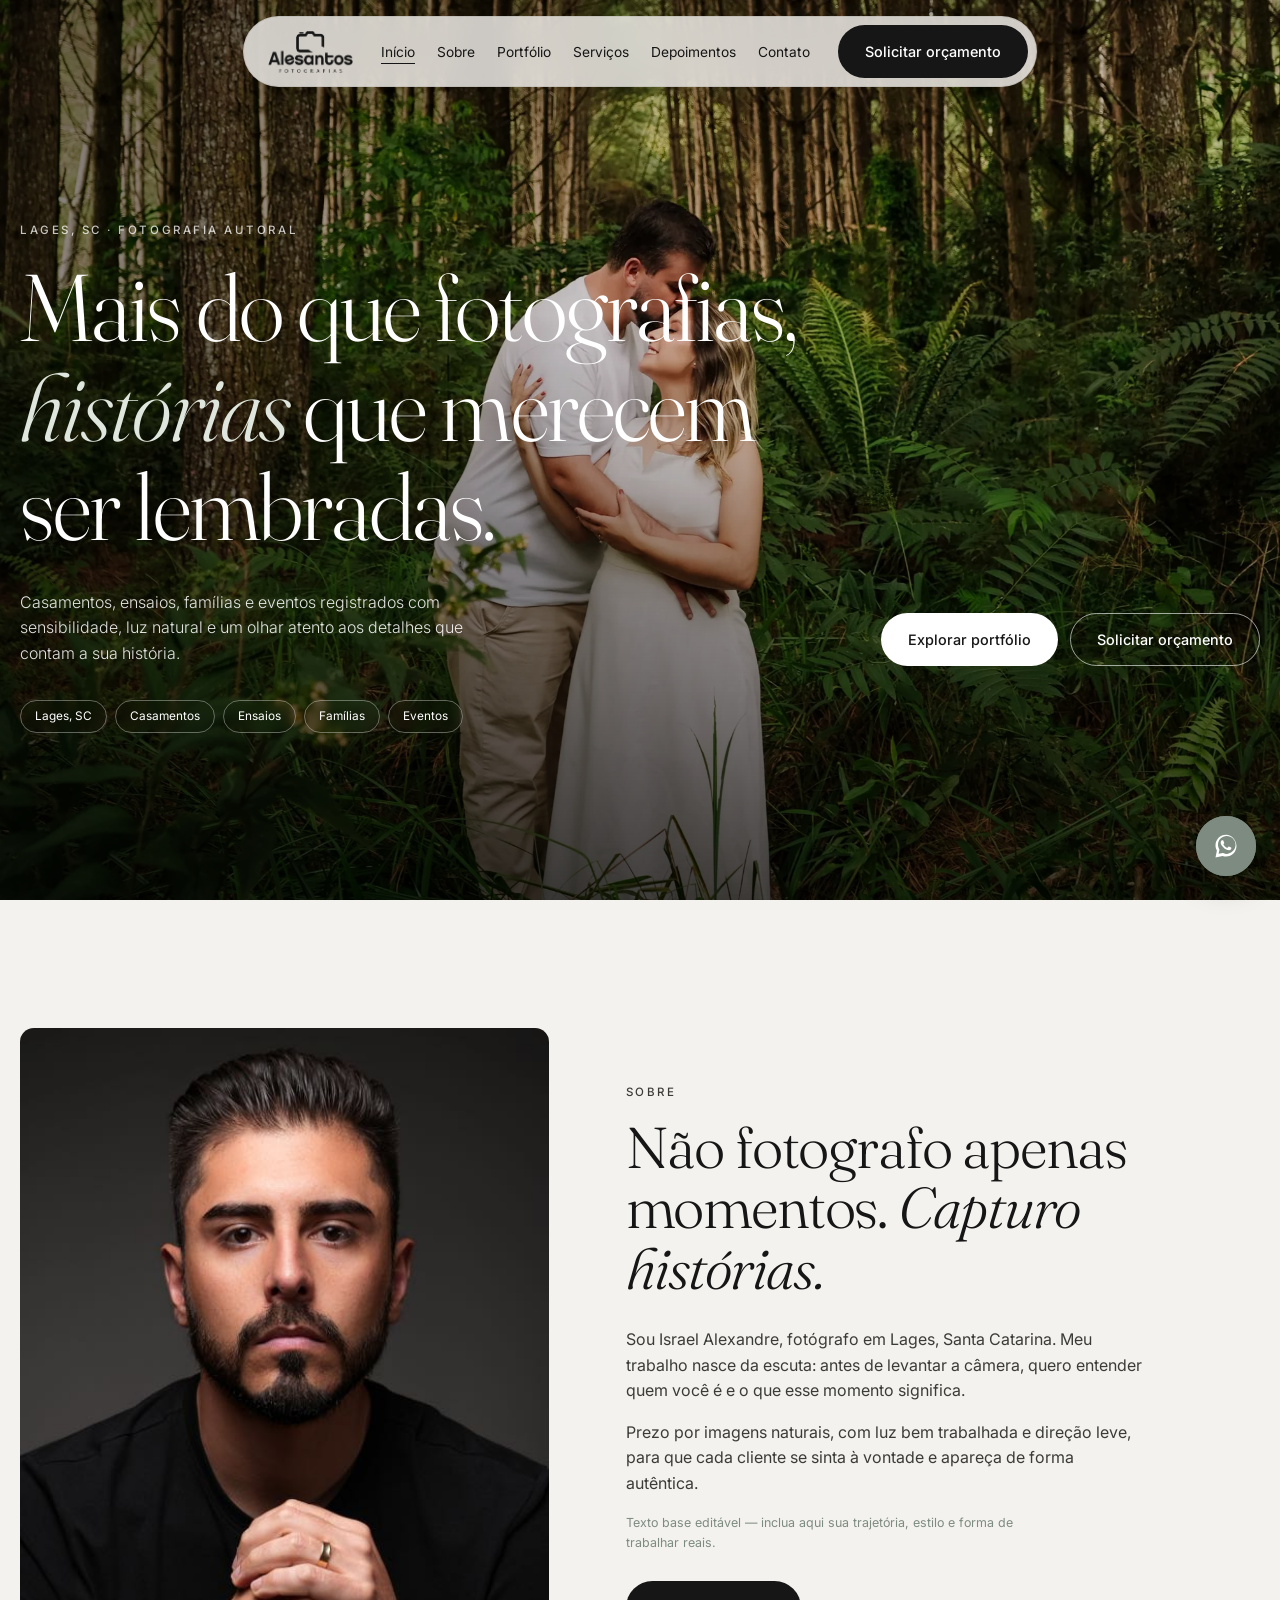
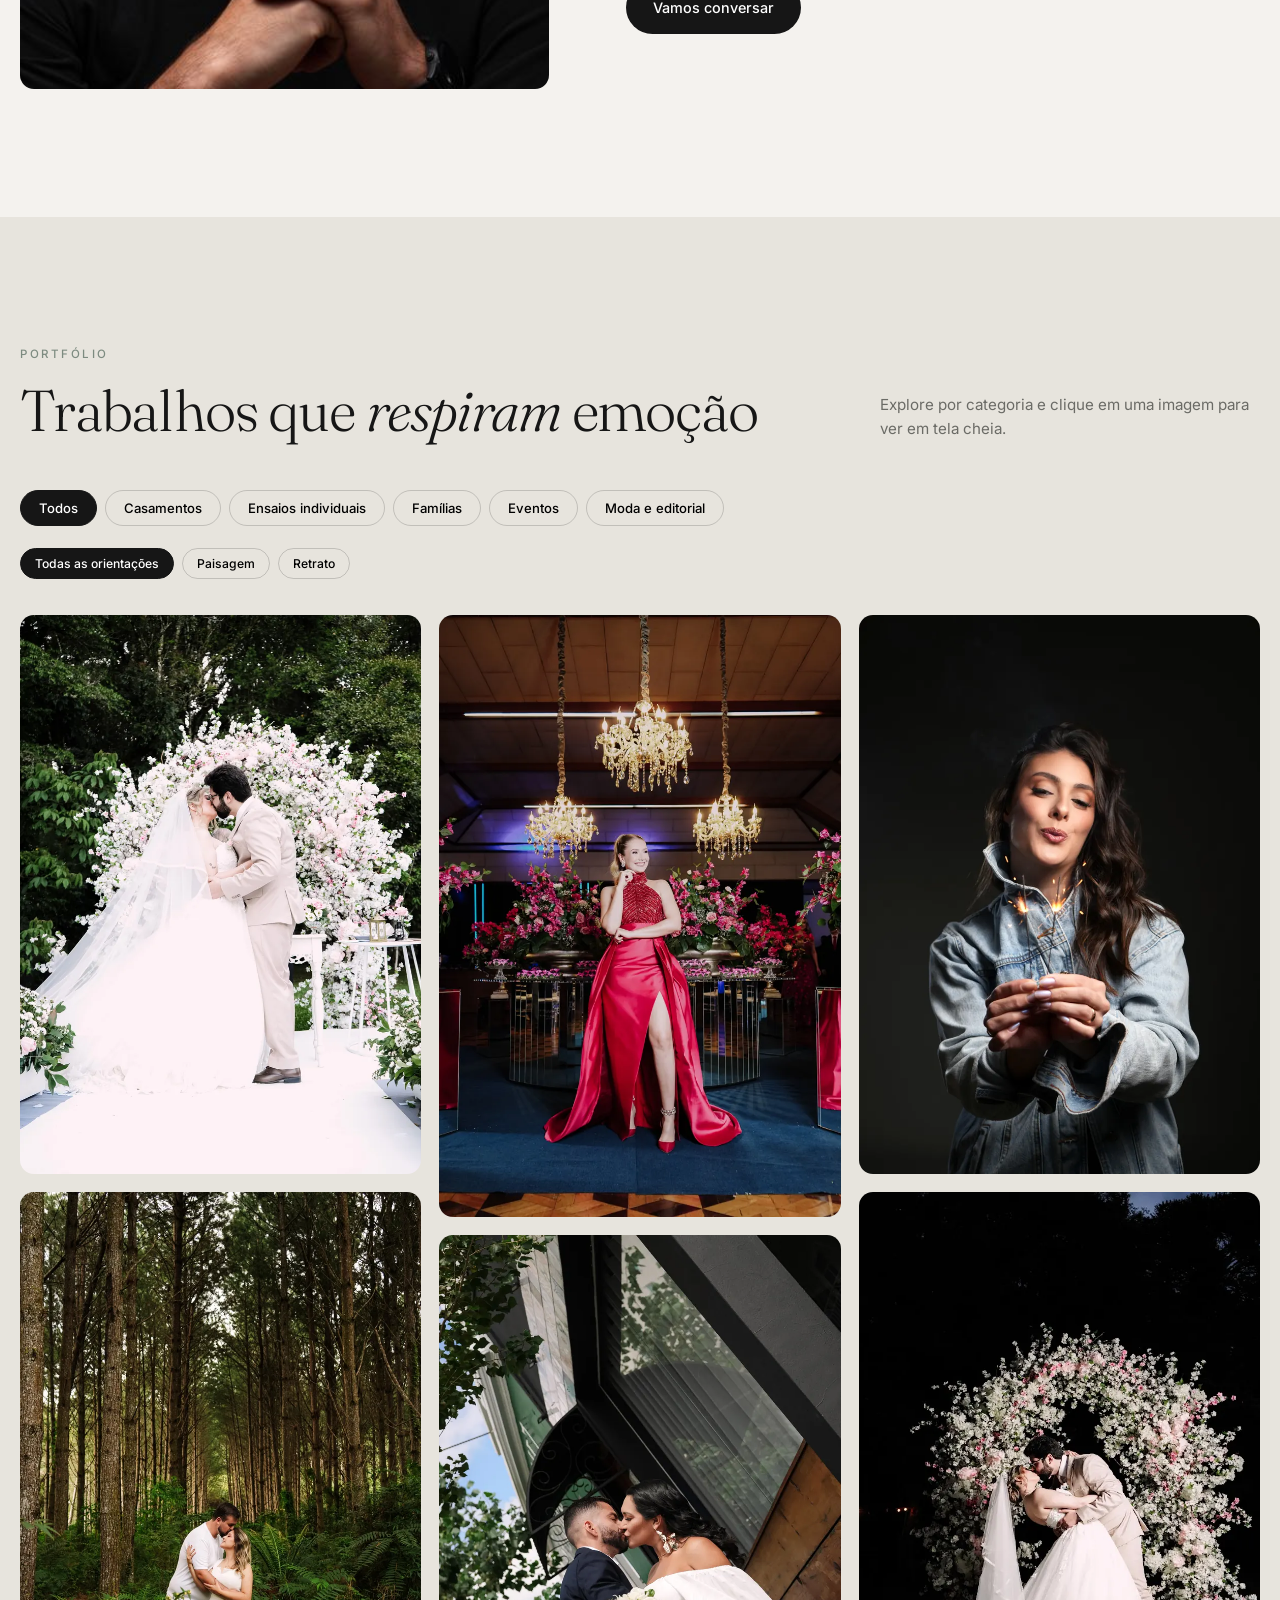
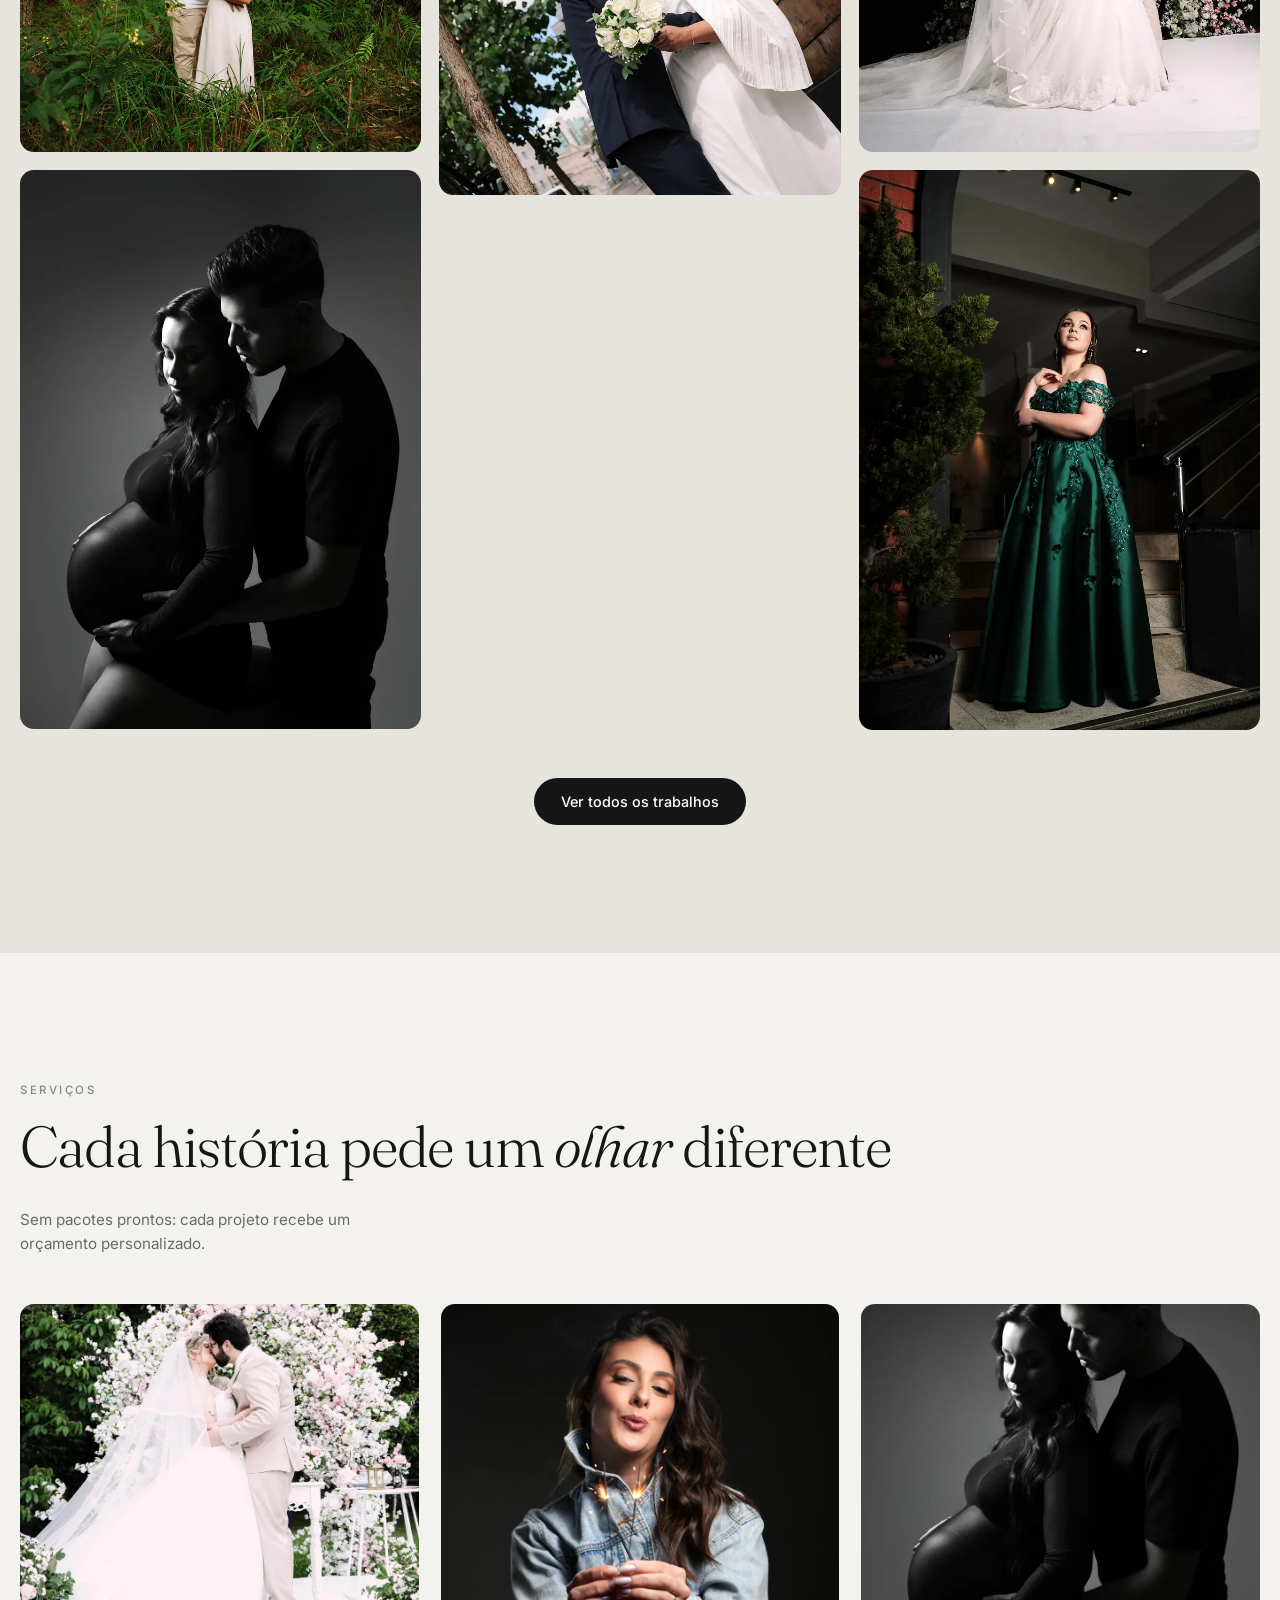
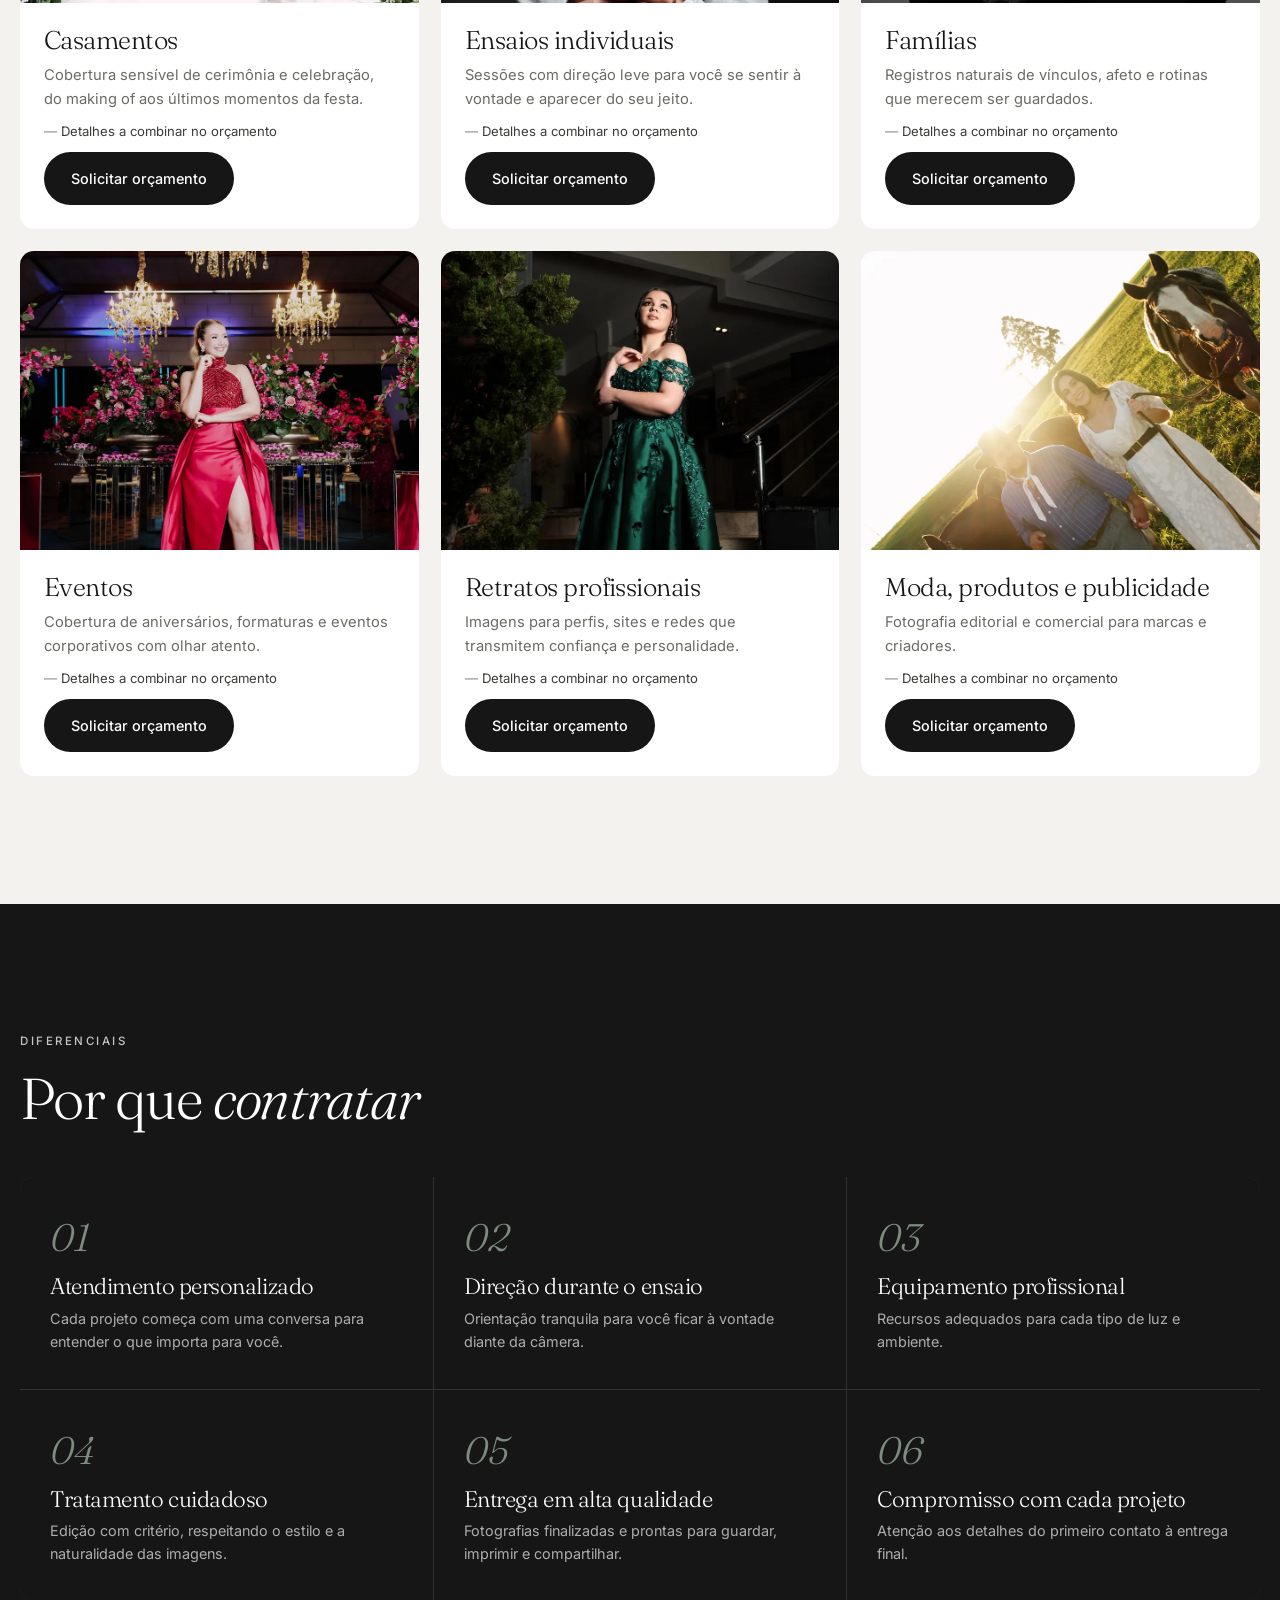
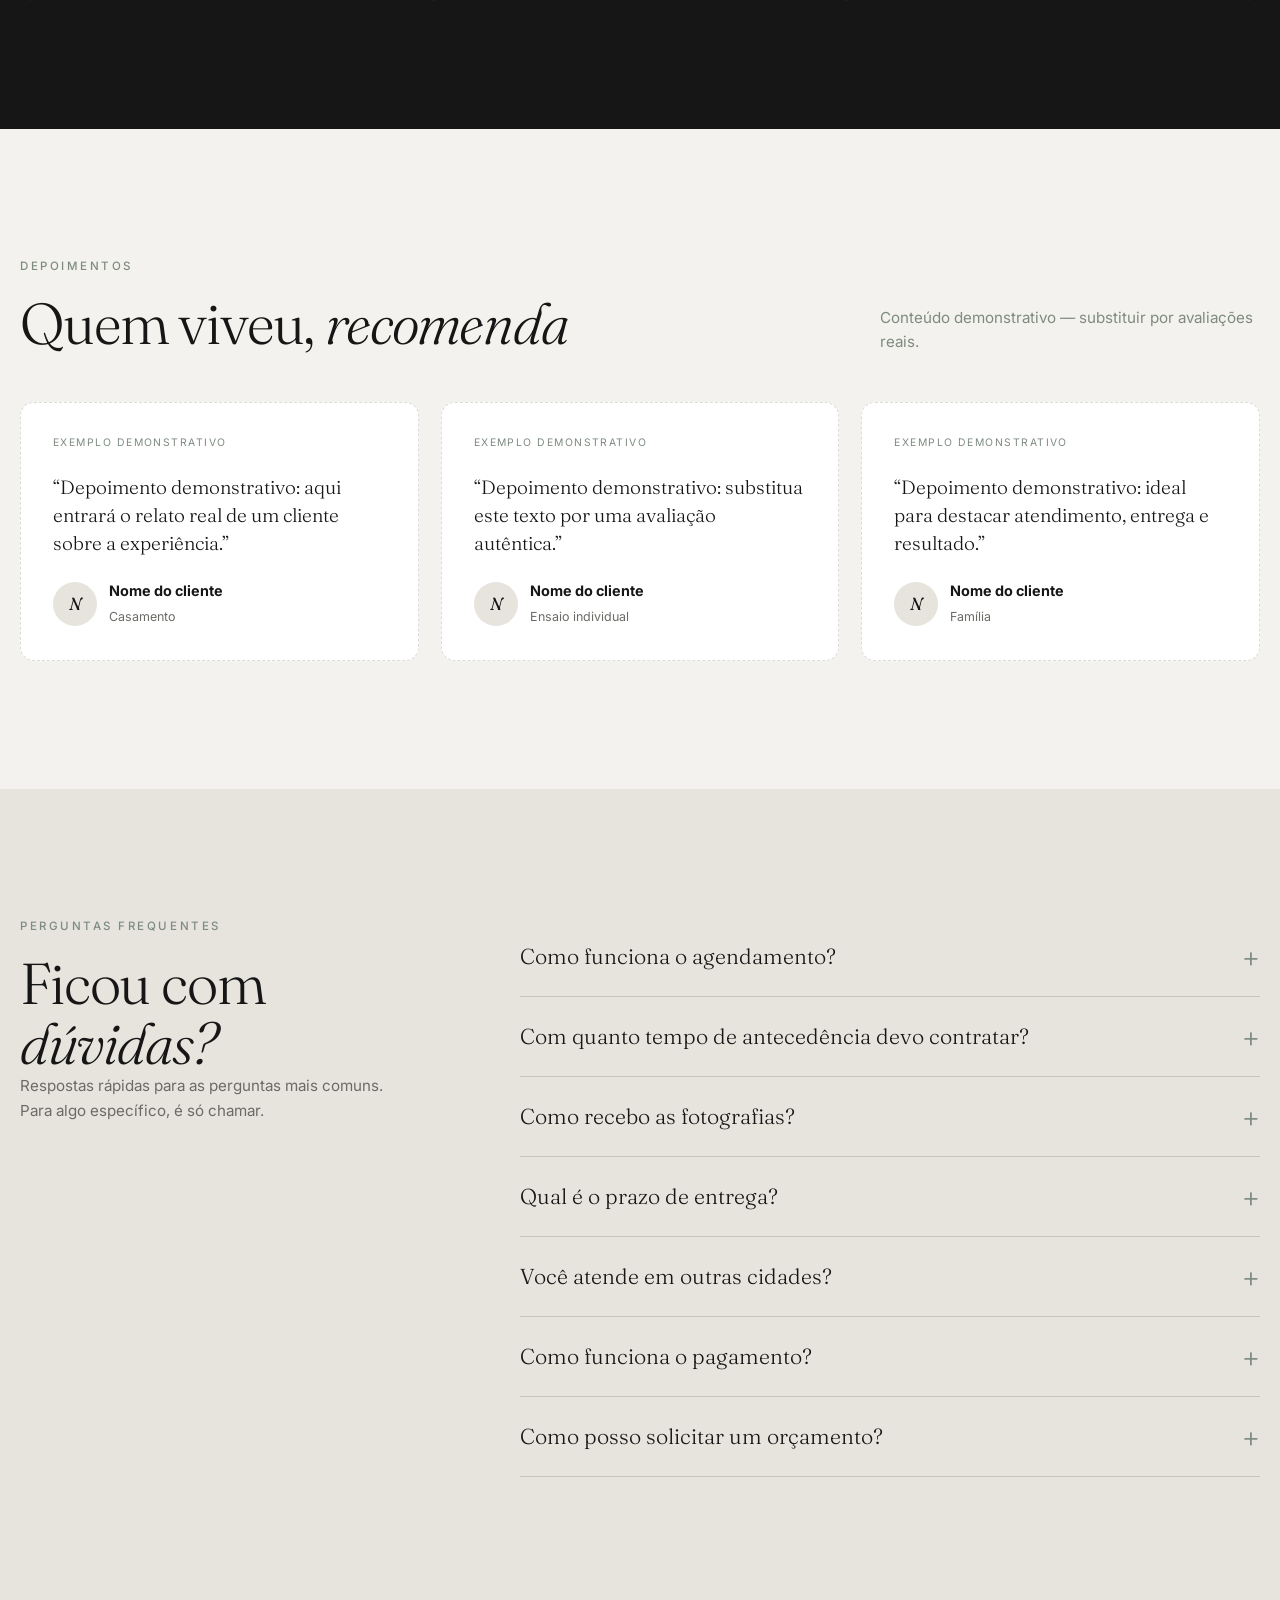
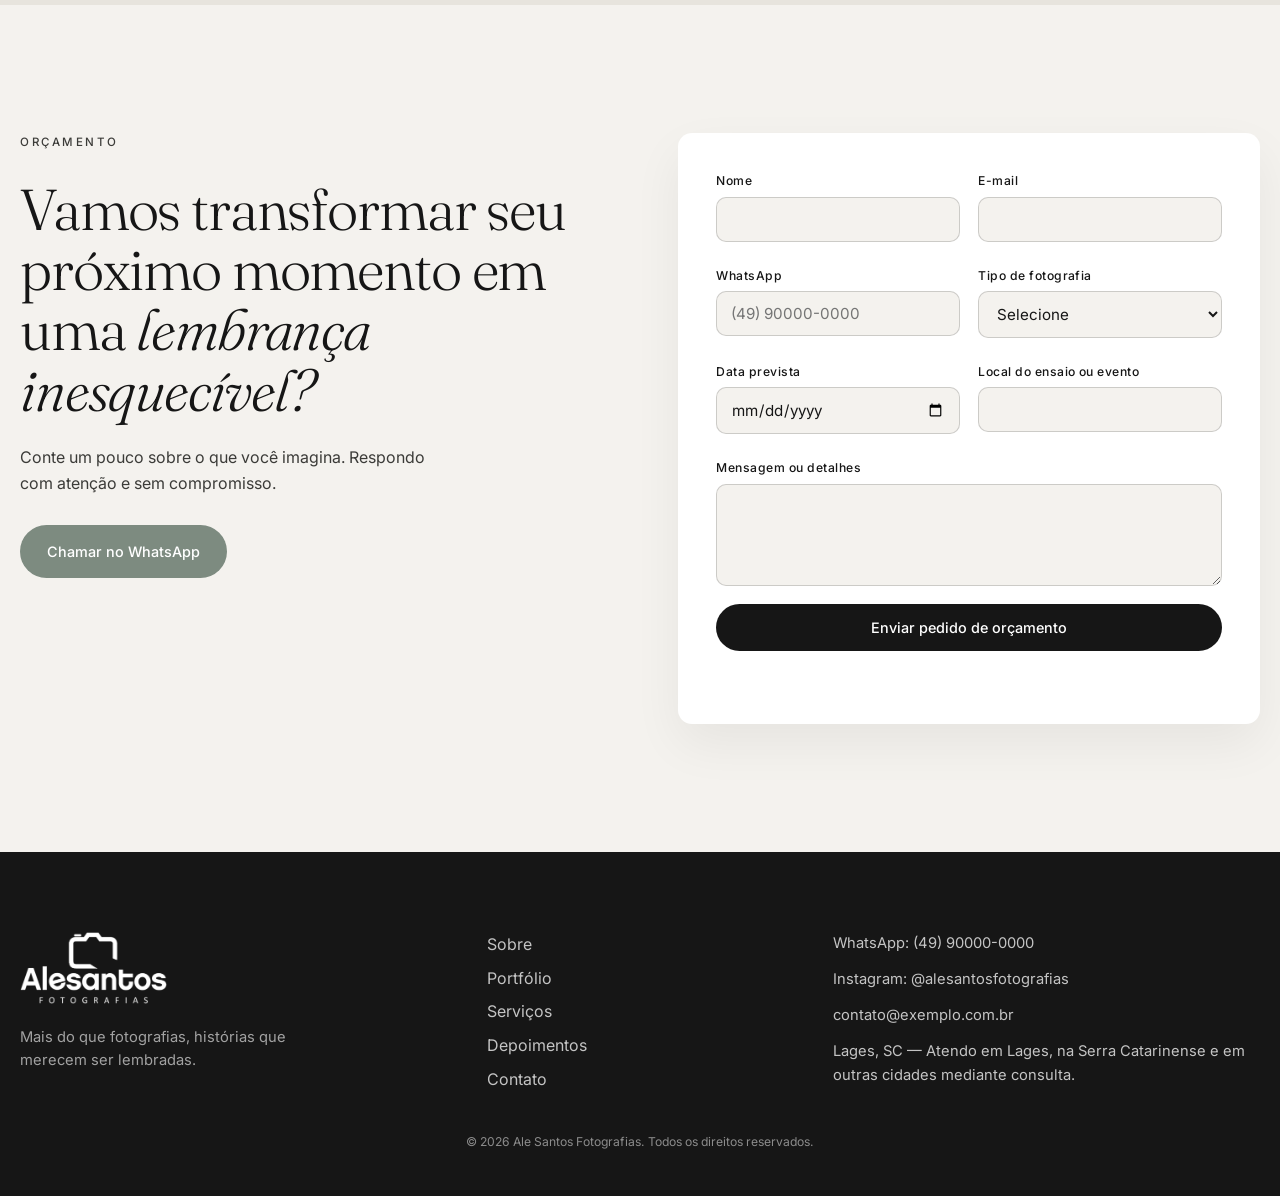
==== commit 06b40066: "Att imagens" ====
--- a/alesantos-fotografias (2)/index.html
+++ b/alesantos-fotografias (2)/index.html
@@ -62,11 +62,11 @@
 
 <section class="about section" id="sobre">
   <div class="wrap about-grid">
-    <figure class="about-photo reveal"><div id="aboutImg" role="img" aria-label="Retrato de Ale Santos, fotógrafo em Lages, SC"></div><figcaption>Foto demonstrativa — substituir pelo retrato real</figcaption></figure>
+    <figure class="about-photo reveal"><div id="aboutImg" role="img" aria-label="Retrato de Ale Santos, fotógrafo em Lages, SC"></div></figure>
     <div class="about-text reveal">
       <p class="eyebrow">Sobre</p>
       <h2>Não fotografo apenas momentos. <em>Capturo histórias.</em></h2>
-      <p>Sou Ale Santos, fotógrafo em Lages, Santa Catarina. Meu trabalho nasce da escuta: antes de levantar a câmera, quero entender quem você é e o que esse momento significa.</p>
+      <p>Sou Israel Alexandre, fotógrafo em Lages, Santa Catarina. Meu trabalho nasce da escuta: antes de levantar a câmera, quero entender quem você é e o que esse momento significa.</p>
       <p>Prezo por imagens naturais, com luz bem trabalhada e direção leve, para que cada cliente se sinta à vontade e apareça de forma autêntica.</p>
       <p class="note">Texto base editável — inclua aqui sua trajetória, estilo e forma de trabalhar reais.</p>
       <a class="btn btn-dark" href="#contato">Vamos conversar</a>
@@ -160,7 +160,7 @@
         <span id="fLoc"></span>
       </address>
     </div>
-    <p class="giant" aria-hidden="true" data-brand-giant>Ale Santos</p>
+    <!-- <p class="giant" aria-hidden="true" data-brand-giant>Ale Santos</p> -->
     <p class="copy">© <span id="year"></span> <span data-brand-full></span>. Todos os direitos reservados.</p>
   </div>
 </footer>
--- a/alesantos-fotografias (2)/css/style.css
+++ b/alesantos-fotografias (2)/css/style.css
@@ -1,205 +1,1219 @@
-:root{--bg:#f4f2ee;--ink:#161616;--sage:#7d8b80;--soft:#e7e4dd;--muted:#6b6b66;--r:14px;--serif:"Fraunces",Georgia,serif;--sans:"Inter",system-ui,sans-serif;--ease:cubic-bezier(.2,.7,.2,1)}
-*{box-sizing:border-box;margin:0;padding:0}
-html{scroll-behavior:smooth;scroll-padding-top:90px}
-body{font-family:var(--sans);background:var(--bg);color:var(--ink);line-height:1.6;-webkit-font-smoothing:antialiased;overflow-x:hidden}
-img{max-width:100%;display:block}
-a{color:inherit;text-decoration:none}
-ul{list-style:none}
-em{font-family:var(--serif);font-style:italic;font-weight:300}
-h1,h2,h3{font-family:var(--serif);font-weight:300;line-height:1.05;letter-spacing:-.02em}
-h2{font-size:clamp(2rem,4.6vw,3.6rem)}
-.wrap{width:min(1240px,100% - 40px);margin-inline:auto}
-.section{padding:clamp(70px,10vw,140px) 0}
-.skip{position:absolute;left:-999px;top:8px;background:var(--ink);color:#fff;padding:8px 14px;border-radius:8px;z-index:200}
-.skip:focus{left:8px}
-:focus-visible{outline:2px solid var(--sage);outline-offset:3px}
-.eyebrow{font-size:.72rem;letter-spacing:.22em;text-transform:uppercase;color:var(--sage);margin-bottom:18px;font-weight:500}
-.eyebrow.light{color:rgba(255,255,255,.75)}
-.center{text-align:center;margin-top:48px}
+:root {
+  --bg: #f4f2ee;
+  --ink: #161616;
+  --sage: #7d8b80;
+  --soft: #e7e4dd;
+  --muted: #6b6b66;
+  --r: 14px;
+  --serif: "Fraunces", Georgia, serif;
+  --sans: "Inter", system-ui, sans-serif;
+  --ease: cubic-bezier(.2, .7, .2, 1)
+}
+
+* {
+  box-sizing: border-box;
+  margin: 0;
+  padding: 0
+}
+
+html {
+  scroll-behavior: smooth;
+  scroll-padding-top: 90px
+}
+
+body {
+  font-family: var(--sans);
+  background: var(--bg);
+  color: var(--ink);
+  line-height: 1.6;
+  -webkit-font-smoothing: antialiased;
+  overflow-x: hidden
+}
+
+img {
+  max-width: 100%;
+  display: block
+}
+
+a {
+  color: inherit;
+  text-decoration: none
+}
+
+ul {
+  list-style: none
+}
+
+em {
+  font-family: var(--serif);
+  font-style: italic;
+  font-weight: 300
+}
+
+h1,
+h2,
+h3 {
+  font-family: var(--serif);
+  font-weight: 300;
+  line-height: 1.05;
+  letter-spacing: -.02em
+}
+
+h2 {
+  font-size: clamp(2rem, 4.6vw, 3.6rem)
+}
+
+.wrap {
+  width: min(1240px, 100% - 40px);
+  margin-inline: auto
+}
+
+.section {
+  padding: clamp(70px, 10vw, 140px) 0
+}
+
+.skip {
+  position: absolute;
+  left: -999px;
+  top: 8px;
+  background: var(--ink);
+  color: #fff;
+  padding: 8px 14px;
+  border-radius: 8px;
+  z-index: 200
+}
+
+.skip:focus {
+  left: 8px
+}
+
+:focus-visible {
+  outline: 2px solid var(--sage);
+  outline-offset: 3px
+}
+
+.eyebrow {
+  font-size: .72rem;
+  letter-spacing: .22em;
+  text-transform: uppercase;
+  color: var(--sage);
+  margin-bottom: 18px;
+  font-weight: 500
+}
+
+.eyebrow.light {
+  color: rgba(255, 255, 255, .75)
+}
+
+.center {
+  text-align: center;
+  margin-top: 48px
+}
 
 /* buttons */
-.btn{display:inline-flex;align-items:center;justify-content:center;gap:8px;padding:14px 26px;border-radius:999px;font-size:.9rem;font-weight:500;border:1px solid transparent;cursor:pointer;font-family:var(--sans);transition:transform .3s var(--ease),background .3s,color .3s,border-color .3s}
-.btn:hover{transform:translateY(-2px)}
-.btn:active{transform:translateY(0) scale(.98)}
-.btn-dark{background:var(--ink);color:#fff}.btn-dark:hover{background:#2c2f2c}
-.btn-light{background:#fff;color:var(--ink)}.btn-light:hover{background:var(--soft)}
-.btn-ghost{border-color:rgba(255,255,255,.6);color:#fff;backdrop-filter:blur(6px)}.btn-ghost:hover{background:rgba(255,255,255,.15)}
-.btn-wa{background:var(--sage);color:#fff}.btn-wa:hover{background:#6a786d}
+.btn {
+  display: inline-flex;
+  align-items: center;
+  justify-content: center;
+  gap: 8px;
+  padding: 14px 26px;
+  border-radius: 999px;
+  font-size: .9rem;
+  font-weight: 500;
+  border: 1px solid transparent;
+  cursor: pointer;
+  font-family: var(--sans);
+  transition: transform .3s var(--ease), background .3s, color .3s, border-color .3s
+}
+
+.btn:hover {
+  transform: translateY(-2px)
+}
+
+.btn:active {
+  transform: translateY(0) scale(.98)
+}
+
+.btn-dark {
+  background: var(--ink);
+  color: #fff
+}
+
+.btn-dark:hover {
+  background: #2c2f2c
+}
+
+.btn-light {
+  background: #fff;
+  color: var(--ink)
+}
+
+.btn-light:hover {
+  background: var(--soft)
+}
+
+.btn-ghost {
+  border-color: rgba(255, 255, 255, .6);
+  color: #fff;
+  backdrop-filter: blur(6px)
+}
+
+.btn-ghost:hover {
+  background: rgba(255, 255, 255, .15)
+}
+
+.btn-wa {
+  background: var(--sage);
+  color: #fff
+}
+
+.btn-wa:hover {
+  background: #6a786d
+}
 
 /* nav */
-.nav-wrap{position:fixed;top:16px;left:0;right:0;z-index:100;display:flex;justify-content:center;padding:0 16px;pointer-events:none}
-.nav{pointer-events:auto;display:flex;align-items:center;gap:28px;padding:8px 8px 8px 24px;background:rgba(244,242,238,.82);backdrop-filter:blur(14px);border:1px solid rgba(22,22,22,.08);border-radius:999px;box-shadow:0 8px 30px rgba(0,0,0,.08)}
-.logo{font-family:var(--serif);font-style:italic;font-size:1.3rem;white-space:nowrap}
-.logo.light{color:#fff}
-.logo.has-img{display:inline-flex;align-items:center}
-.logo img{height:42px;width:auto}
-.logo.light img{height:72px}
-.nav-links{display:flex;gap:22px;font-size:.86rem}
-.nav-links a:not(.btn){position:relative;padding:4px 0}
-.nav-links a:not(.btn)::after{content:"";position:absolute;left:0;bottom:0;height:1px;width:100%;background:currentColor;transform:scaleX(0);transform-origin:left;transition:transform .3s var(--ease)}
-.nav-links a:not(.btn):hover::after,.nav-links a.active::after{transform:scaleX(1)}
-.only-mobile{display:none}
-.burger{display:none;width:42px;height:42px;border-radius:50%;border:0;background:var(--ink);cursor:pointer;position:relative}
-.burger span{position:absolute;left:12px;right:12px;height:1.5px;background:#fff;transition:.3s}
-.burger span:first-child{top:17px}.burger span:last-child{top:24px}
-.burger[aria-expanded=true] span:first-child{top:20px;transform:rotate(45deg)}
-.burger[aria-expanded=true] span:last-child{top:20px;transform:rotate(-45deg)}
+.nav-wrap {
+  position: fixed;
+  top: 16px;
+  left: 0;
+  right: 0;
+  z-index: 100;
+  display: flex;
+  justify-content: center;
+  padding: 0 16px;
+  pointer-events: none
+}
+
+.nav {
+  pointer-events: auto;
+  display: flex;
+  align-items: center;
+  gap: 28px;
+  padding: 8px 8px 8px 24px;
+  background: rgba(244, 242, 238, .82);
+  backdrop-filter: blur(14px);
+  border: 1px solid rgba(22, 22, 22, .08);
+  border-radius: 999px;
+  box-shadow: 0 8px 30px rgba(0, 0, 0, .08)
+}
+
+.logo {
+  font-family: var(--serif);
+  font-style: italic;
+  font-size: 1.3rem;
+  white-space: nowrap
+}
+
+.logo.light {
+  color: #fff
+}
+
+.logo.has-img {
+  display: inline-flex;
+  align-items: center
+}
+
+.logo img {
+  height: 42px;
+  width: auto
+}
+
+.logo.light img {
+  height: 72px
+}
+
+.nav-links {
+  display: flex;
+  gap: 22px;
+  font-size: .86rem
+}
+
+.nav-links a:not(.btn) {
+  position: relative;
+  padding: 4px 0
+}
+
+.nav-links a:not(.btn)::after {
+  content: "";
+  position: absolute;
+  left: 0;
+  bottom: 0;
+  height: 1px;
+  width: 100%;
+  background: currentColor;
+  transform: scaleX(0);
+  transform-origin: left;
+  transition: transform .3s var(--ease)
+}
+
+.nav-links a:not(.btn):hover::after,
+.nav-links a.active::after {
+  transform: scaleX(1)
+}
+
+.only-mobile {
+  display: none
+}
+
+.burger {
+  display: none;
+  width: 42px;
+  height: 42px;
+  border-radius: 50%;
+  border: 0;
+  background: var(--ink);
+  cursor: pointer;
+  position: relative
+}
+
+.burger span {
+  position: absolute;
+  left: 12px;
+  right: 12px;
+  height: 1.5px;
+  background: #fff;
+  transition: .3s
+}
+
+.burger span:first-child {
+  top: 17px
+}
+
+.burger span:last-child {
+  top: 24px
+}
+
+.burger[aria-expanded=true] span:first-child {
+  top: 20px;
+  transform: rotate(45deg)
+}
+
+.burger[aria-expanded=true] span:last-child {
+  top: 20px;
+  transform: rotate(-45deg)
+}
 
 /* hero */
-.hero{position:relative;min-height:100svh;display:flex;align-items:center;color:#fff;overflow:hidden}
-.hero-img{position:absolute;inset:0;background-size:cover;background-position:center;transform:scale(1.06);animation:zoom 14s var(--ease) forwards}
-@keyframes zoom{to{transform:scale(1)}}
-.hero-shade{position:absolute;inset:0;background:linear-gradient(90deg,rgba(0,0,0,.4),rgba(0,0,0,0) 62%),linear-gradient(180deg,rgba(0,0,0,.25),rgba(0,0,0,.1) 35%,rgba(0,0,0,.7))}
-.hero-inner{position:relative;width:min(1240px,100% - 40px);margin:0 auto;padding:110px 0 56px}
-.hero h1{font-size:clamp(2.4rem,7.4vw,6.4rem);max-width:15ch;margin-bottom:34px}
-.hero h1 em{color:#dfe6dd}
-.hero-row{display:flex;justify-content:space-between;align-items:flex-end;gap:32px;flex-wrap:wrap}
-.hero-text{max-width:46ch;color:rgba(255,255,255,.88);font-weight:300}
-.hero-actions{display:flex;gap:12px;flex-wrap:wrap}
-.chips{display:flex;gap:8px;flex-wrap:wrap;margin-top:34px}
-.chips li{font-size:.74rem;padding:6px 14px;border:1px solid rgba(255,255,255,.35);border-radius:999px;backdrop-filter:blur(6px)}
-.hero-inner>*{animation:up 1s var(--ease) both}
-.hero-inner>*:nth-child(2){animation-delay:.1s}.hero-inner>*:nth-child(3){animation-delay:.2s}.hero-inner>*:nth-child(4){animation-delay:.3s}
-@keyframes up{from{opacity:0;transform:translateY(24px)}}
+.hero {
+  position: relative;
+  min-height: 100svh;
+  display: flex;
+  align-items: center;
+  color: #fff;
+  overflow: hidden
+}
+
+.hero-img {
+  position: absolute;
+  inset: 0;
+  background-size: cover;
+  background-position: center;
+  transform: scale(1.06);
+  animation: zoom 14s var(--ease) forwards
+}
+
+@keyframes zoom {
+  to {
+    transform: scale(1)
+  }
+}
+
+.hero-shade {
+  position: absolute;
+  inset: 0;
+  background: linear-gradient(90deg, rgba(0, 0, 0, .4), rgba(0, 0, 0, 0) 62%), linear-gradient(180deg, rgba(0, 0, 0, .25), rgba(0, 0, 0, .1) 35%, rgba(0, 0, 0, .7))
+}
+
+.hero-inner {
+  position: relative;
+  width: min(1240px, 100% - 40px);
+  margin: 0 auto;
+  padding: 110px 0 56px
+}
+
+.hero h1 {
+  font-size: clamp(2.4rem, 7.4vw, 6.4rem);
+  max-width: 15ch;
+  margin-bottom: 34px
+}
+
+.hero h1 em {
+  color: #dfe6dd
+}
+
+.hero-row {
+  display: flex;
+  justify-content: space-between;
+  align-items: flex-end;
+  gap: 32px;
+  flex-wrap: wrap
+}
+
+.hero-text {
+  max-width: 46ch;
+  color: rgba(255, 255, 255, .88);
+  font-weight: 300
+}
+
+.hero-actions {
+  display: flex;
+  gap: 12px;
+  flex-wrap: wrap
+}
+
+.chips {
+  display: flex;
+  gap: 8px;
+  flex-wrap: wrap;
+  margin-top: 34px
+}
+
+.chips li {
+  font-size: .74rem;
+  padding: 6px 14px;
+  border: 1px solid rgba(255, 255, 255, .35);
+  border-radius: 999px;
+  backdrop-filter: blur(6px)
+}
+
+.hero-inner>* {
+  animation: up 1s var(--ease) both
+}
+
+.hero-inner>*:nth-child(2) {
+  animation-delay: .1s
+}
+
+.hero-inner>*:nth-child(3) {
+  animation-delay: .2s
+}
+
+.hero-inner>*:nth-child(4) {
+  animation-delay: .3s
+}
+
+@keyframes up {
+  from {
+    opacity: 0;
+    transform: translateY(24px)
+  }
+}
 
 /* about */
-.about-grid{display:grid;grid-template-columns:5fr 6fr;gap:clamp(30px,6vw,100px);align-items:center}
-.about-photo div{aspect-ratio:4/5;border-radius:var(--r);background-size:cover;background-position:center}
-.about-photo figcaption{font-size:.72rem;color:var(--muted);margin-top:10px}
-.about-text h2{margin-bottom:28px}
-.about-text p{color:#3b3b38;margin-bottom:16px;max-width:52ch}
-.about-text .note{font-size:.78rem;color:var(--sage);margin-bottom:28px}
+.about-grid {
+  display: grid;
+  grid-template-columns: 5fr 6fr;
+  gap: clamp(30px, 6vw, 100px);
+  align-items: center
+}
+
+.about-photo div {
+  aspect-ratio: 4/5;
+  border-radius: var(--r);
+  background-size: cover;
+  background-position: center
+}
+
+.about-photo figcaption {
+  font-size: .72rem;
+  color: var(--muted);
+  margin-top: 10px
+}
+
+.about-text h2 {
+  margin-bottom: 28px
+}
+
+.about-text p {
+  color: #3b3b38;
+  margin-bottom: 16px;
+  max-width: 52ch
+}
+
+.about-text .note {
+  font-size: .78rem;
+  color: var(--sage);
+  margin-bottom: 28px
+}
 
 /* section head */
-.sec-head{display:flex;justify-content:space-between;align-items:flex-end;gap:30px;flex-wrap:wrap;margin-bottom:48px}
-.sec-sub{max-width:38ch;color:var(--muted);font-size:.95rem}
-.dark-soft{background:var(--soft)}
-.ink{background:var(--ink);color:#fff}
+.sec-head {
+  display: flex;
+  justify-content: space-between;
+  align-items: flex-end;
+  gap: 30px;
+  flex-wrap: wrap;
+  margin-bottom: 48px
+}
+
+.sec-sub {
+  max-width: 38ch;
+  color: var(--muted);
+  font-size: .95rem
+}
+
+.dark-soft {
+  background: var(--soft)
+}
+
+.ink {
+  background: var(--ink);
+  color: #fff
+}
 
 /* portfolio */
-.filters{display:flex;gap:8px;flex-wrap:wrap;margin-bottom:36px}
-.filters button{border:1px solid rgba(22,22,22,.18);background:transparent;padding:9px 18px;border-radius:999px;font:500 .82rem var(--sans);cursor:pointer;transition:.3s var(--ease)}
-.filters button:hover{border-color:var(--ink)}
-.filters button[aria-selected=true]{background:var(--ink);color:#fff;border-color:var(--ink)}
-.grid{columns:3;column-gap:18px}
-.card{break-inside:avoid;margin-bottom:18px;position:relative;border-radius:var(--r);overflow:hidden;cursor:pointer;display:block;width:100%;border:0;background:var(--soft);padding:0;text-align:left;animation:pop .6s var(--ease) both}
-@keyframes pop{from{opacity:0;transform:translateY(20px)}}
-.card img{width:100%;transition:transform .9s var(--ease)}
-.card:hover img{transform:scale(1.05)}
-.card .cap{position:absolute;inset:auto 0 0 0;padding:44px 18px 16px;color:#fff;background:linear-gradient(transparent,rgba(0,0,0,.65));opacity:0;transform:translateY(10px);transition:.4s var(--ease)}
-.card:hover .cap,.card:focus-visible .cap{opacity:1;transform:none}
-.cap b{display:block;font:300 1.2rem var(--serif)}.cap span{font-size:.74rem;opacity:.8}
+.filters {
+  display: flex;
+  gap: 8px;
+  flex-wrap: wrap;
+  margin-bottom: 36px
+}
+
+.filters button {
+  border: 1px solid rgba(22, 22, 22, .18);
+  background: transparent;
+  padding: 9px 18px;
+  border-radius: 999px;
+  font: 500 .82rem var(--sans);
+  cursor: pointer;
+  transition: .3s var(--ease)
+}
+
+.filters button:hover {
+  border-color: var(--ink)
+}
+
+.filters button[aria-selected=true] {
+  background: var(--ink);
+  color: #fff;
+  border-color: var(--ink)
+}
+
+.grid {
+  columns: 3;
+  column-gap: 18px
+}
+
+.card {
+  break-inside: avoid;
+  margin-bottom: 18px;
+  position: relative;
+  border-radius: var(--r);
+  overflow: hidden;
+  cursor: pointer;
+  display: block;
+  width: 100%;
+  border: 0;
+  background: var(--soft);
+  padding: 0;
+  text-align: left;
+  animation: pop .6s var(--ease) both
+}
+
+@keyframes pop {
+  from {
+    opacity: 0;
+    transform: translateY(20px)
+  }
+}
+
+.card img {
+  width: 100%;
+  transition: transform .9s var(--ease)
+}
+
+.card:hover img {
+  transform: scale(1.05)
+}
+
+.card .cap {
+  position: absolute;
+  inset: auto 0 0 0;
+  padding: 44px 18px 16px;
+  color: #fff;
+  background: linear-gradient(transparent, rgba(0, 0, 0, .65));
+  opacity: 0;
+  transform: translateY(10px);
+  transition: .4s var(--ease)
+}
+
+.card:hover .cap,
+.card:focus-visible .cap {
+  opacity: 1;
+  transform: none
+}
+
+.cap b {
+  display: block;
+  font: 300 1.2rem var(--serif)
+}
+
+.cap span {
+  font-size: .74rem;
+  opacity: .8
+}
 
 /* services */
-.svc-grid{display:grid;grid-template-columns:repeat(3,1fr);gap:22px}
-.svc{background:#fff;border-radius:var(--r);overflow:hidden;display:flex;flex-direction:column;transition:transform .4s var(--ease),box-shadow .4s}
-.svc:hover{transform:translateY(-6px);box-shadow:0 20px 40px rgba(0,0,0,.08)}
-.svc img{aspect-ratio:4/3;width:100%;object-fit:cover}
-.svc-body{padding:24px;display:flex;flex-direction:column;gap:10px;flex:1}
-.svc h3{font-size:1.6rem}
-.svc p{color:var(--muted);font-size:.92rem}
-.svc ul{font-size:.82rem;color:#3b3b38}
-.svc li::before{content:"— ";color:var(--sage)}
-.svc .btn{margin-top:auto;align-self:flex-start}
+.svc-grid {
+  display: grid;
+  grid-template-columns: repeat(3, 1fr);
+  gap: 22px
+}
+
+.svc {
+  background: #fff;
+  border-radius: var(--r);
+  overflow: hidden;
+  display: flex;
+  flex-direction: column;
+  transition: transform .4s var(--ease), box-shadow .4s
+}
+
+.svc:hover {
+  transform: translateY(-6px);
+  box-shadow: 0 20px 40px rgba(0, 0, 0, .08)
+}
+
+.svc img {
+  aspect-ratio: 4/3;
+  width: 100%;
+  object-fit: cover
+}
+
+.svc-body {
+  padding: 24px;
+  display: flex;
+  flex-direction: column;
+  gap: 10px;
+  flex: 1
+}
+
+.svc h3 {
+  font-size: 1.6rem
+}
+
+.svc p {
+  color: var(--muted);
+  font-size: .92rem
+}
+
+.svc ul {
+  font-size: .82rem;
+  color: #3b3b38
+}
+
+.svc li::before {
+  content: "— ";
+  color: var(--sage)
+}
+
+.svc .btn {
+  margin-top: auto;
+  align-self: flex-start
+}
 
 /* diff */
-.diff-grid{display:grid;grid-template-columns:repeat(3,1fr);gap:1px;background:rgba(255,255,255,.12);border-radius:var(--r);overflow:hidden}
-.diff-item{background:var(--ink);padding:36px 30px;transition:background .4s}
-.diff-item:hover{background:#1f221f}
-.diff-item .n{font:italic 300 2.4rem var(--serif);color:var(--sage)}
-.diff-item h3{font-size:1.4rem;margin:14px 0 8px}
-.diff-item p{color:rgba(255,255,255,.65);font-size:.9rem}
+.diff-grid {
+  display: grid;
+  grid-template-columns: repeat(3, 1fr);
+  gap: 1px;
+  background: rgba(255, 255, 255, .12);
+  border-radius: var(--r);
+  overflow: hidden
+}
+
+.diff-item {
+  background: var(--ink);
+  padding: 36px 30px;
+  transition: background .4s
+}
+
+.diff-item:hover {
+  background: #1f221f
+}
+
+.diff-item .n {
+  font: italic 300 2.4rem var(--serif);
+  color: var(--sage)
+}
+
+.diff-item h3 {
+  font-size: 1.4rem;
+  margin: 14px 0 8px
+}
+
+.diff-item p {
+  color: rgba(255, 255, 255, .65);
+  font-size: .9rem
+}
 
 /* testimonials */
-.demo-note{color:var(--sage)}
-.testi-grid{display:grid;grid-template-columns:repeat(3,1fr);gap:22px}
-.t-card{background:#fff;border-radius:var(--r);padding:32px;display:flex;flex-direction:column;gap:22px;border:1px dashed rgba(22,22,22,.15)}
-.t-card blockquote{font:300 1.2rem/1.45 var(--serif)}
-.t-meta{display:flex;align-items:center;gap:12px;margin-top:auto}
-.avatar{width:44px;height:44px;border-radius:50%;background:var(--soft);display:grid;place-items:center;font:italic 1.1rem var(--serif)}
-.t-meta b{display:block;font-size:.9rem}.t-meta span{font-size:.78rem;color:var(--muted)}
-.badge{font-size:.65rem;letter-spacing:.14em;text-transform:uppercase;color:var(--sage)}
+.demo-note {
+  color: var(--sage)
+}
+
+.testi-grid {
+  display: grid;
+  grid-template-columns: repeat(3, 1fr);
+  gap: 22px
+}
+
+.t-card {
+  background: #fff;
+  border-radius: var(--r);
+  padding: 32px;
+  display: flex;
+  flex-direction: column;
+  gap: 22px;
+  border: 1px dashed rgba(22, 22, 22, .15)
+}
+
+.t-card blockquote {
+  font: 300 1.2rem/1.45 var(--serif)
+}
+
+.t-meta {
+  display: flex;
+  align-items: center;
+  gap: 12px;
+  margin-top: auto
+}
+
+.avatar {
+  width: 44px;
+  height: 44px;
+  border-radius: 50%;
+  background: var(--soft);
+  display: grid;
+  place-items: center;
+  font: italic 1.1rem var(--serif)
+}
+
+.t-meta b {
+  display: block;
+  font-size: .9rem
+}
+
+.t-meta span {
+  font-size: .78rem;
+  color: var(--muted)
+}
+
+.badge {
+  font-size: .65rem;
+  letter-spacing: .14em;
+  text-transform: uppercase;
+  color: var(--sage)
+}
 
 /* faq */
-.faq-grid{display:grid;grid-template-columns:4fr 7fr;gap:clamp(30px,6vw,90px)}
-.acc details{border-bottom:1px solid rgba(22,22,22,.15)}
-.acc summary{list-style:none;cursor:pointer;padding:22px 0;font:300 1.35rem var(--serif);display:flex;justify-content:space-between;gap:20px;align-items:center}
-.acc summary::-webkit-details-marker{display:none}
-.acc summary::after{content:"+";font:300 1.8rem var(--sans);transition:transform .35s var(--ease);color:var(--sage)}
-.acc details[open] summary::after{transform:rotate(45deg)}
-.acc .ans{padding:0 0 24px;color:#3b3b38;max-width:60ch;animation:fade .5s var(--ease)}
-@keyframes fade{from{opacity:0;transform:translateY(-6px)}}
+.faq-grid {
+  display: grid;
+  grid-template-columns: 4fr 7fr;
+  gap: clamp(30px, 6vw, 90px)
+}
+
+.acc details {
+  border-bottom: 1px solid rgba(22, 22, 22, .15)
+}
+
+.acc summary {
+  list-style: none;
+  cursor: pointer;
+  padding: 22px 0;
+  font: 300 1.35rem var(--serif);
+  display: flex;
+  justify-content: space-between;
+  gap: 20px;
+  align-items: center
+}
+
+.acc summary::-webkit-details-marker {
+  display: none
+}
+
+.acc summary::after {
+  content: "+";
+  font: 300 1.8rem var(--sans);
+  transition: transform .35s var(--ease);
+  color: var(--sage)
+}
+
+.acc details[open] summary::after {
+  transform: rotate(45deg)
+}
+
+.acc .ans {
+  padding: 0 0 24px;
+  color: #3b3b38;
+  max-width: 60ch;
+  animation: fade .5s var(--ease)
+}
+
+@keyframes fade {
+  from {
+    opacity: 0;
+    transform: translateY(-6px)
+  }
+}
 
 /* cta + form */
-.cta-grid{display:grid;grid-template-columns:1fr 1fr;gap:clamp(30px,6vw,90px);align-items:start}
-.cta-text h2{margin-bottom:24px}
-.cta-text p{color:#3b3b38;margin-bottom:28px;max-width:44ch}
-.form{background:#fff;border-radius:var(--r);padding:clamp(22px,3vw,38px);display:grid;grid-template-columns:1fr 1fr;gap:18px;box-shadow:0 20px 50px rgba(0,0,0,.06)}
-.field{display:flex;flex-direction:column;gap:6px}
-.field.full,.full{grid-column:1/-1}
-label{font-size:.76rem;font-weight:500;letter-spacing:.04em}
-input,select,textarea{font:400 .95rem var(--sans);padding:12px 14px;border:1px solid rgba(22,22,22,.18);border-radius:10px;background:var(--bg);color:var(--ink);width:100%;transition:border-color .25s,box-shadow .25s}
-input:focus,select:focus,textarea:focus{outline:0;border-color:var(--sage);box-shadow:0 0 0 3px rgba(125,139,128,.25)}
-.field.invalid input,.field.invalid select{border-color:#b3412f}
-.err{color:#b3412f;font-size:.75rem;min-height:0}
-.form-status{font-size:.9rem;min-height:1.2em}
-.form-status.ok{color:#3d6b4a}.form-status.bad{color:#b3412f}
+.cta-grid {
+  display: grid;
+  grid-template-columns: 1fr 1fr;
+  gap: clamp(30px, 6vw, 90px);
+  align-items: start
+}
+
+.cta-text h2 {
+  margin-bottom: 24px
+}
+
+.cta-text p {
+  color: #3b3b38;
+  margin-bottom: 28px;
+  max-width: 44ch
+}
+
+.form {
+  background: #fff;
+  border-radius: var(--r);
+  padding: clamp(22px, 3vw, 38px);
+  display: grid;
+  grid-template-columns: 1fr 1fr;
+  gap: 18px;
+  box-shadow: 0 20px 50px rgba(0, 0, 0, .06)
+}
+
+.field {
+  display: flex;
+  flex-direction: column;
+  gap: 6px
+}
+
+.field.full,
+.full {
+  grid-column: 1/-1
+}
+
+label {
+  font-size: .76rem;
+  font-weight: 500;
+  letter-spacing: .04em
+}
+
+input,
+select,
+textarea {
+  font: 400 .95rem var(--sans);
+  padding: 12px 14px;
+  border: 1px solid rgba(22, 22, 22, .18);
+  border-radius: 10px;
+  background: var(--bg);
+  color: var(--ink);
+  width: 100%;
+  transition: border-color .25s, box-shadow .25s
+}
+
+input:focus,
+select:focus,
+textarea:focus {
+  outline: 0;
+  border-color: var(--sage);
+  box-shadow: 0 0 0 3px rgba(125, 139, 128, .25)
+}
+
+.field.invalid input,
+.field.invalid select {
+  border-color: #b3412f
+}
+
+.err {
+  color: #b3412f;
+  font-size: .75rem;
+  min-height: 0
+}
+
+.form-status {
+  font-size: .9rem;
+  min-height: 1.2em
+}
+
+.form-status.ok {
+  color: #3d6b4a
+}
+
+.form-status.bad {
+  color: #b3412f
+}
 
 /* footer */
-.footer{background:var(--ink);color:#fff;padding:80px 0 28px;overflow:hidden}
-.foot-top{display:grid;grid-template-columns:1.4fr 1fr 1.4fr;gap:40px}
-.foot-tag{color:rgba(255,255,255,.6);margin-top:14px;max-width:30ch;font-size:.92rem}
-.footer ul{display:grid;gap:8px}
-.footer a:not(.logo){color:rgba(255,255,255,.75);transition:color .25s}
-.footer a:not(.logo):hover{color:#fff}
-address{font-style:normal;display:grid;gap:8px;color:rgba(255,255,255,.75);font-size:.92rem}
-.giant{font:italic 300 clamp(4rem,19vw,18rem)/.9 var(--serif);letter-spacing:-.04em;margin:60px 0 24px;color:rgba(255,255,255,.92);white-space:nowrap;text-align:center}
-.copy{font-size:.76rem;color:rgba(255,255,255,.5);text-align:center}
+.footer {
+  background: var(--ink);
+  color: #fff;
+  padding: 80px 0 28px;
+  overflow: hidden
+}
+
+.foot-top {
+  display: grid;
+  grid-template-columns: 1.4fr 1fr 1.4fr;
+  gap: 40px
+}
+
+.foot-tag {
+  color: rgba(255, 255, 255, .6);
+  margin-top: 14px;
+  max-width: 30ch;
+  font-size: .92rem
+}
+
+.footer ul {
+  display: grid;
+  gap: 8px
+}
+
+.footer a:not(.logo) {
+  color: rgba(255, 255, 255, .75);
+  transition: color .25s
+}
+
+.footer a:not(.logo):hover {
+  color: #fff
+}
+
+address {
+  font-style: normal;
+  display: grid;
+  gap: 8px;
+  color: rgba(255, 255, 255, .75);
+  font-size: .92rem
+}
+
+.giant {
+  font: italic 300 clamp(4rem, 19vw, 18rem)/.9 var(--serif);
+  letter-spacing: -.04em;
+  margin: 60px 0 24px;
+  color: rgba(255, 255, 255, .92);
+  white-space: nowrap;
+  text-align: center
+}
+
+.copy {
+  font-size: .76rem;
+  color: rgba(255, 255, 255, .5);
+  text-align: center;
+  margin: 40px 0 16px;
+}
 
 /* lightbox */
-.lb{position:fixed;inset:0;background:rgba(10,10,10,.94);z-index:300;display:flex;align-items:center;justify-content:center;animation:fade .3s}
-.lb[hidden]{display:none}
-.lb figure{width:100%;height:100%;padding:16px 72px;display:flex;flex-direction:column;align-items:center;justify-content:center;gap:12px}
-.lb img{flex:1;min-height:0;max-height:calc(100% - 40px);max-width:100%;width:auto;border-radius:8px;object-fit:contain}
-.lb figcaption{color:#fff;text-align:center;font-size:.9rem}
-.lb-full{top:20px;right:80px}
-.filters-ori{margin-top:-14px}
-.filters-ori button{font-size:.76rem;padding:7px 14px}
-.empty{column-span:all;color:var(--muted);padding:40px 0;text-align:center}
-.lb button{position:absolute;background:rgba(255,255,255,.1);color:#fff;border:0;border-radius:50%;width:48px;height:48px;font-size:1.8rem;cursor:pointer;transition:background .25s}
-.lb button:hover{background:rgba(255,255,255,.25)}
-.lb-close{top:20px;right:20px}.lb-nav.prev{left:20px}.lb-nav.next{right:20px}
+.lb {
+  position: fixed;
+  inset: 0;
+  background: rgba(10, 10, 10, .94);
+  z-index: 300;
+  display: flex;
+  align-items: center;
+  justify-content: center;
+  animation: fade .3s
+}
+
+.lb[hidden] {
+  display: none
+}
+
+.lb figure {
+  width: 100%;
+  height: 100%;
+  padding: 16px 72px;
+  display: flex;
+  flex-direction: column;
+  align-items: center;
+  justify-content: center;
+  gap: 12px
+}
+
+.lb img {
+  flex: 1;
+  min-height: 0;
+  max-height: calc(100% - 40px);
+  max-width: 100%;
+  width: auto;
+  border-radius: 8px;
+  object-fit: contain
+}
+
+.lb figcaption {
+  color: #fff;
+  text-align: center;
+  font-size: .9rem
+}
+
+.lb-full {
+  top: 20px;
+  right: 80px
+}
+
+.filters-ori {
+  margin-top: -14px
+}
+
+.filters-ori button {
+  font-size: .76rem;
+  padding: 7px 14px
+}
+
+.empty {
+  column-span: all;
+  color: var(--muted);
+  padding: 40px 0;
+  text-align: center
+}
+
+.lb button {
+  position: absolute;
+  background: rgba(255, 255, 255, .1);
+  color: #fff;
+  border: 0;
+  border-radius: 50%;
+  width: 48px;
+  height: 48px;
+  font-size: 1.8rem;
+  cursor: pointer;
+  transition: background .25s
+}
+
+.lb button:hover {
+  background: rgba(255, 255, 255, .25)
+}
+
+.lb-close {
+  top: 20px;
+  right: 20px
+}
+
+.lb-nav.prev {
+  left: 20px
+}
+
+.lb-nav.next {
+  right: 20px
+}
 
 /* botão flutuante WhatsApp */
-.wa-float{position:fixed;right:24px;bottom:24px;z-index:90;width:60px;height:60px;border-radius:50%;background:var(--sage);color:#fff;display:grid;place-items:center;box-shadow:0 10px 30px rgba(0,0,0,.25);transition:transform .3s var(--ease),background .3s}
-.wa-float:hover{transform:translateY(-3px) scale(1.06);background:#6a786d}
-.wa-float::after{content:"";position:absolute;inset:0;border-radius:50%;border:2px solid var(--sage);animation:ring 2.8s var(--ease) infinite;pointer-events:none}
-@keyframes ring{0%{transform:scale(1);opacity:.7}100%{transform:scale(1.5);opacity:0}}
-@media(max-width:600px){.wa-float{right:16px;bottom:16px;width:54px;height:54px}}
+.wa-float {
+  position: fixed;
+  right: 24px;
+  bottom: 24px;
+  z-index: 90;
+  width: 60px;
+  height: 60px;
+  border-radius: 50%;
+  background: var(--sage);
+  color: #fff;
+  display: grid;
+  place-items: center;
+  box-shadow: 0 10px 30px rgba(0, 0, 0, .25);
+  transition: transform .3s var(--ease), background .3s
+}
+
+.wa-float:hover {
+  transform: translateY(-3px) scale(1.06);
+  background: #6a786d
+}
+
+.wa-float::after {
+  content: "";
+  position: absolute;
+  inset: 0;
+  border-radius: 50%;
+  border: 2px solid var(--sage);
+  animation: ring 2.8s var(--ease) infinite;
+  pointer-events: none
+}
+
+@keyframes ring {
+  0% {
+    transform: scale(1);
+    opacity: .7
+  }
+
+  100% {
+    transform: scale(1.5);
+    opacity: 0
+  }
+}
+
+@media(max-width:600px) {
+  .wa-float {
+    right: 16px;
+    bottom: 16px;
+    width: 54px;
+    height: 54px
+  }
+}
 
 /* reveal */
-.reveal{opacity:0;transform:translateY(28px);transition:opacity .9s var(--ease),transform .9s var(--ease)}
-.reveal.in{opacity:1;transform:none}
+.reveal {
+  opacity: 0;
+  transform: translateY(28px);
+  transition: opacity .9s var(--ease), transform .9s var(--ease)
+}
+
+.reveal.in {
+  opacity: 1;
+  transform: none
+}
 
 /* responsive */
-@media(max-width:980px){
-  .grid{columns:2}.svc-grid,.testi-grid,.diff-grid{grid-template-columns:1fr 1fr}
-  .about-grid,.faq-grid,.cta-grid{grid-template-columns:1fr}
-  .foot-top{grid-template-columns:1fr 1fr}
-}
-@media(max-width:820px){
-  .burger{display:block}.nav-cta{display:none}.nav{gap:16px;justify-content:space-between;width:100%;max-width:420px}
-  .nav-links{position:absolute;top:calc(100% + 10px);left:16px;right:16px;flex-direction:column;gap:0;background:var(--bg);border-radius:var(--r);padding:12px 24px 20px;box-shadow:0 20px 40px rgba(0,0,0,.15);opacity:0;visibility:hidden;transform:translateY(-8px);transition:.3s var(--ease);pointer-events:auto}
-  .nav-links.open{opacity:1;visibility:visible;transform:none}
-  .nav-links li{border-bottom:1px solid rgba(22,22,22,.08);padding:12px 0}
-  .nav-links li.only-mobile{display:block;border:0;padding-top:16px}
-  .nav-wrap{padding:0}.nav{margin:0 16px}
-}
-@media(max-width:600px){
-  .grid{columns:1}.svc-grid,.testi-grid,.diff-grid,.foot-top{grid-template-columns:1fr}
-  .form{grid-template-columns:1fr}.hero-actions .btn{flex:1}
-  .hero{align-items:flex-end}.hero-inner{padding-bottom:88px}.chips{display:none}
-  .lb figure{padding:64px 8px 16px}.lb-full{display:none}
-  .lb-nav.prev{left:8px}.lb-nav.next{right:8px}.lb button{width:42px;height:42px}
-}
-@media(prefers-reduced-motion:reduce){*{animation:none!important;transition:none!important}.reveal{opacity:1;transform:none}html{scroll-behavior:auto}}
+@media(max-width:980px) {
+  .grid {
+    columns: 2
+  }
+
+  .svc-grid,
+  .testi-grid,
+  .diff-grid {
+    grid-template-columns: 1fr 1fr
+  }
+
+  .about-grid,
+  .faq-grid,
+  .cta-grid {
+    grid-template-columns: 1fr
+  }
+
+  .foot-top {
+    grid-template-columns: 1fr 1fr
+  }
+}
+
+@media(max-width:820px) {
+  .burger {
+    display: block
+  }
+
+  .nav-cta {
+    display: none
+  }
+
+  .nav {
+    gap: 16px;
+    justify-content: space-between;
+    width: 100%;
+    max-width: 420px
+  }
+
+  .nav-links {
+    position: absolute;
+    top: calc(100% + 10px);
+    left: 16px;
+    right: 16px;
+    flex-direction: column;
+    gap: 0;
+    background: var(--bg);
+    border-radius: var(--r);
+    padding: 12px 24px 20px;
+    box-shadow: 0 20px 40px rgba(0, 0, 0, .15);
+    opacity: 0;
+    visibility: hidden;
+    transform: translateY(-8px);
+    transition: .3s var(--ease);
+    pointer-events: auto
+  }
+
+  .nav-links.open {
+    opacity: 1;
+    visibility: visible;
+    transform: none
+  }
+
+  .nav-links li {
+    border-bottom: 1px solid rgba(22, 22, 22, .08);
+    padding: 12px 0
+  }
+
+  .nav-links li.only-mobile {
+    display: block;
+    border: 0;
+    padding-top: 16px
+  }
+
+  .nav-wrap {
+    padding: 0
+  }
+
+  .nav {
+    margin: 0 16px
+  }
+}
+
+@media(max-width:600px) {
+  .grid {
+    columns: 1
+  }
+
+  .svc-grid,
+  .testi-grid,
+  .diff-grid,
+  .foot-top {
+    grid-template-columns: 1fr
+  }
+
+  .form {
+    grid-template-columns: 1fr
+  }
+
+  .hero-actions .btn {
+    flex: 1
+  }
+
+  .hero {
+    align-items: flex-end
+  }
+
+  .hero-inner {
+    padding-bottom: 88px
+  }
+
+  .chips {
+    display: none
+  }
+
+  .lb figure {
+    padding: 64px 8px 16px
+  }
+
+  .lb-full {
+    display: none
+  }
+
+  .lb-nav.prev {
+    left: 8px
+  }
+
+  .lb-nav.next {
+    right: 8px
+  }
+
+  .lb button {
+    width: 42px;
+    height: 42px
+  }
+}
+
+@media(prefers-reduced-motion:reduce) {
+  * {
+    animation: none !important;
+    transition: none !important
+  }
+
+  .reveal {
+    opacity: 1;
+    transform: none
+  }
+
+  html {
+    scroll-behavior: auto
+  }
+}
